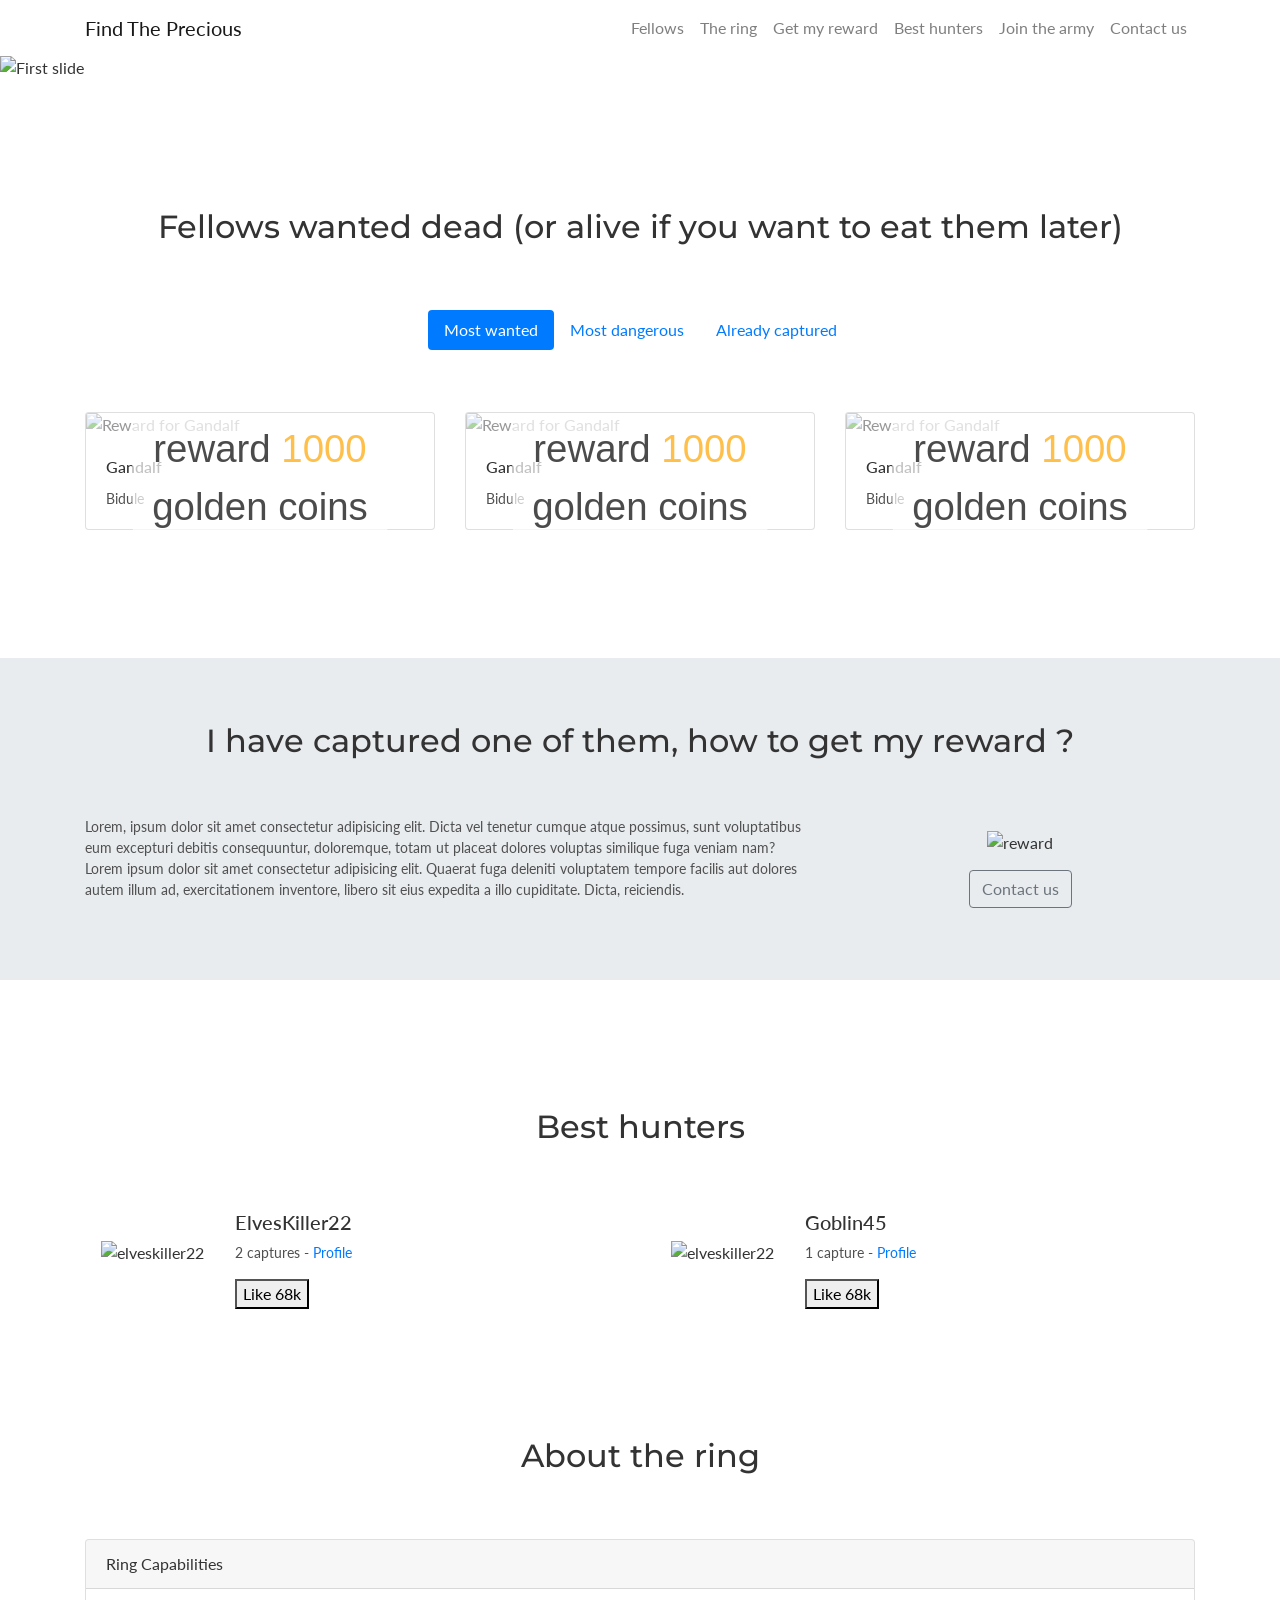
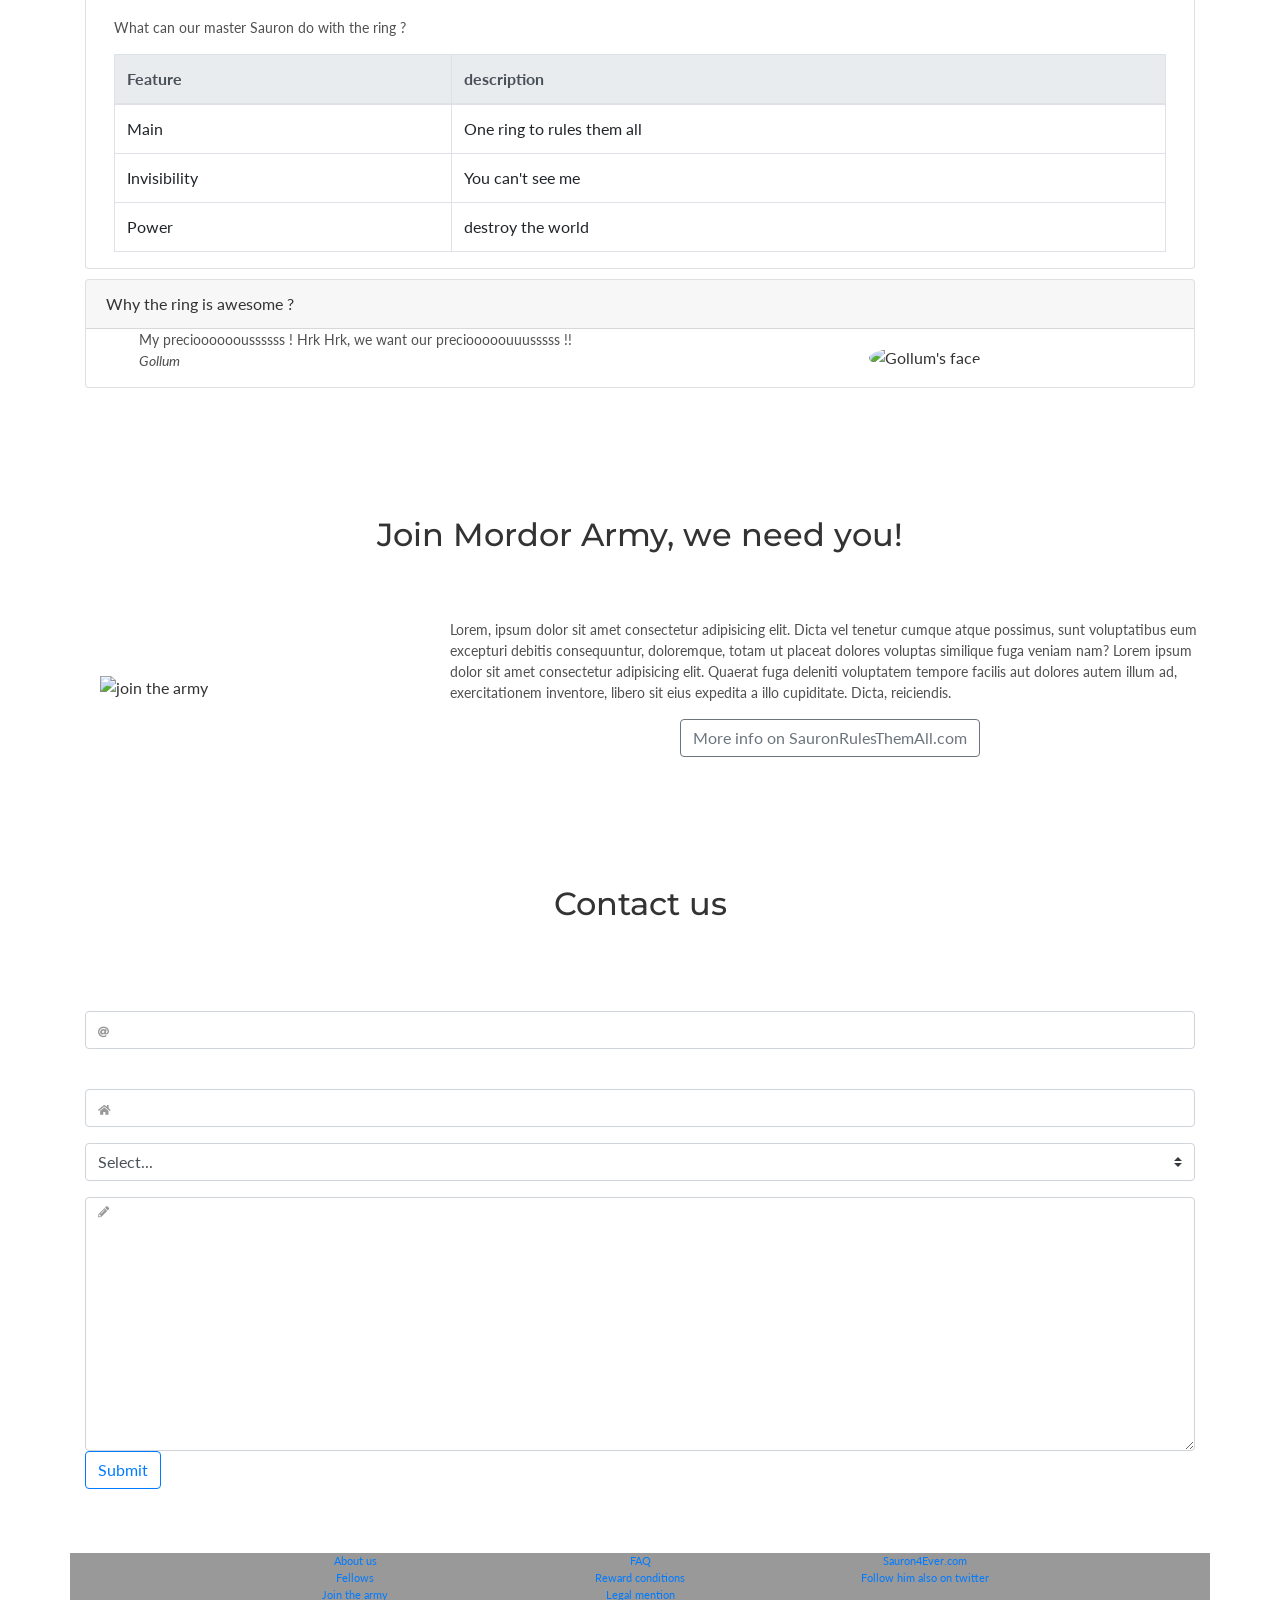
==== index.html @ 9bbd3adf "Presentation quête" ====
<!DOCTYPE html>
<html lang="en">

	<head>

		<meta charset="UTF-8"/>
		<meta name="description" content="findThePrecious website"/>
		<meta name="author" content="Moi"/>
		<meta name="viewport" content="width=device-width, intial-scale=1, shrik-to-fit=no"/>
		<title>findThePrecious</title>


		<!-- CSS Files
    ============================================================== -->
		<link rel="stylesheet" href="https://stackpath.bootstrapcdn.com/bootstrap/4.3.1/css/bootstrap.min.css" integrity="sha384-ggOyR0iXCbMQv3Xipma34MD+dH/1fQ784/j6cY/iJTQUOhcWr7x9JvoRxT2MZw1T" crossorigin="anonymous">
		<link rel="stylesheet" href="style.css">
    <link rel="stylesheet" href="https://use.fontawesome.com/releases/v5.7.2/css/all.css" integrity="sha384-fnmOCqbTlWIlj8LyTjo7mOUStjsKC4pOpQbqyi7RrhN7udi9RwhKkMHpvLbHG9Sr" crossorigin="anonymous">

	</head>

	<body>	
    
		<header>
			<h1>&nbsp;</h1>
      
      
		<!-- Menu!
    ============================================================== -->
      
      	<div class="nav-menu">
					<nav class="navbar navbar-expand-lg fixed-top navbar-menu navbar-light">
        		<div class="container">
            	<!-- Brand -->
 							<a class="navbar-brand" href="#">Find The Precious</a>
              
              <!-- Toggler/collapsibe Button -->
  						<button class="navbar-toggler navbar-button" type="button" data-toggle="collapse" data-target="#collapsibleNavbar">
   							<span class="navbar-toggler-icon"></span>
  						</button>
            	
              <!-- Navbar links -->
              
              <div class="collapse navbar-collapse justify-content-end" id="collapsibleNavbar">
            		<ul class="navbar-nav">
                	<li class="nav-item"><a class="nav-link" href="#fellows">Fellows</a></li>
                	<li class="nav-item"><a class="nav-link" href="#the_ring">The ring</a></li> 
                	<li class="nav-item"><a class="nav-link" href="#reward">Get my reward</a></li> 
                	<li class="nav-item"><a class="nav-link" href="#best_hunters">Best hunters</a></li>
                	<li class="nav-item"><a class="nav-link" href="#join_army">Join the army</a></li>
                	<li class="nav-item"><a class="nav-link" href="#contact_us">Contact us</a></li>
            		</ul>
              </div>
          	</div>
        	</nav>
        </div>
 
			<!-- Carousel
    ============================================================== -->

			<div id="carousel_find-the-precious" class="carousel slide" data-ride="carousel">
  			
    <!-- Indicators -->
        <ul class="carousel-indicators">
    			<li data-target="#carousel_find-the-precious" data-slide-to="0" class="active"></li>
    			<li data-target="#carousel_find-the-precious" data-slide-to="1"></li>
    			<li data-target="#carousel_find-the-precious" data-slide-to="2"></li>
  			</ul>
        
        
    <!-- Slideshow -->
        <div class="carousel-inner h-100">
    			<div class="carousel-item active">
      			<img class="d-block w-100 img_carousel" src="https://www.whats-on-netflix.com/wp-content/uploads/2018/07/is-the-lord-of-the-rings-trilogy-on-netflix-2018.jpg" alt="First slide">
            <div class="carousel-caption">
    					<h3>Dangerous fellowships try to destroy the ring</h3>
    					<p>Orcs, goblins, balrogs, protect your master Sauron !</p>
  					</div>
    			</div>
    			<div class="carousel-item">
      			<img class="d-block w-100 img_carousel" src="https://www.slashfilm.com/wp/wp-content/images/lord-of-the-rings-tv-show.jpg" alt="Second slide">
            <div class="carousel-caption">
    					<h3>Kill them all !</h3>
    					<p>Look at those faces. You don't want to see them anymore !</p>
  					</div>
    			</div>
    			<div class="carousel-item">
      			<img class="d-block w-100 img_carousel" src="https://s.aolcdn.com/hss/storage/midas/7d48de207b934a3e3a63e2aab34d2d09/205858706/lord_of_the_rings.jpg" alt="Third slide">
            <div class="carousel-caption">
    					<h3>Hurry up !</h3>
    					<p>They are coming. By foot, but they are coming !</p>
  					</div>
    			</div>
  			</div>
  			<a class="carousel-control-prev" href="#carousel_find-the-precious" role="button" data-slide="prev">
    			<span class="carousel-control-prev-icon" aria-hidden="true"></span>
    			<span class="sr-only">Previous</span>
  			</a>
  			<a class="carousel-control-next" href="#carousel_find-the-precious" role="button" data-slide="next">
    			<span class="carousel-control-next-icon" aria-hidden="true"></span>
    			<span class="sr-only">Next</span>
  			</a>
			</div>  
 
      
      
		</header>
            
		
              
           


   <!-- Fellows (partie 2)
    ============================================================== -->
   
    <section id="fellows">
        <h2>Fellows wanted dead (or alive if you want to eat them later)</h2>
            <ul class="nav nav-pills justify-content-center">
                <li><a class="nav-link nav-item active" data-filter=".wanted" href="#wanted">Most wanted</a></li>
                <li><a class="nav-link nav-item" data-filter=".dangerous" href="#dangerous">Most dangerous</a></li> 
                <li><a class="nav-link nav-item" data-filter=".captured" href="#captured">Already captured</a></li> 
            </ul>
            
            
            <div class="container">
           		<div class="row justify-content-center">
            		<div class="col-sm-6 col-md-4 gandalf_image" >
              		<div class="card  wanted">
                		<img class="card-img-top img_fellows h-100" src="http://images.innoveduc.fr/integration_gandalf.png" alt="Reward for Gandalf">
    									<div class="gandalf_text">Gandalf</div>
    									<div class="gandalf_reward">reward&nbsp;<span style="color:orange">1000</span> golden&nbsp;coins</div>
                		<div class="card-body">
                			<h4 class="card-title">Gandalf</h4>
                			<p class="card-text">Bidule</p>
                			
                		</div>
                	</div>
            		</div>
            		<div class="col-sm-6 col-md-4 gandalf_image" >
              		<div class="card  wanted">
                		<img class="card-img-top img_fellows h-100" src="http://images.innoveduc.fr/integration_gandalf.png" alt="Reward for Gandalf">
    									<div class="gandalf_text">Gandalf</div>
    									<div class="gandalf_reward">reward&nbsp;<span style="color:orange">1000</span> golden&nbsp;coins</div>
                		<div class="card-body">
                			<h4 class="card-title">Gandalf</h4>
                			<p class="card-text">Bidule</p>
                		</div>
                	</div>
                </div>
              
            		<div class="col-sm-6 col-md-4 gandalf_image" >
              		<div class="card  wanted">
                		<img class="card-img-top img_fellows h-100" src="http://images.innoveduc.fr/integration_gandalf.png" alt="Reward for Gandalf">
    									<div class="gandalf_text">Gandalf</div>
    									<div class="gandalf_reward">reward&nbsp;<span style="color:orange">1000</span> golden&nbsp;coins</div>
                		<div class="card-body">
                			<h4 class="card-title">Gandalf</h4>
                			<p class="card-text">Bidule</p>
                		</div>
                	</div>
                </div>
            	
              	
              </div>
          	</div>
    </section>

    
   <!-- Reward (partie 3)
    ============================================================== --> 
    <section id="reward">
    	<div class="jumbotron h-100 jumbotron-fluid">
  			<div class="container">
        	<h2>I have captured one of them, how to get my reward ?</h2>
        	
          <div class="row justify-content-center">
          	<div class="col-md-8 my-auto">
        			<p>Lorem, ipsum dolor sit amet consectetur adipisicing elit. Dicta vel tenetur cumque atque possimus, sunt voluptatibus eum excepturi debitis consequuntur, doloremque, totam ut placeat dolores voluptas similique fuga veniam nam? Lorem ipsum dolor sit amet consectetur adipisicing elit. Quaerat fuga deleniti voluptatem tempore facilis aut dolores autem illum ad, exercitationem inventore, libero sit eius expedita a illo cupiditate. Dicta, reiciendis.</p>
            </div>
        		<div class="col-md-4">
            	<div class="row d-flex justify-content-center">
        				<img src="https://via.placeholder.com/140" alt="reward"/>
              </div>
              <div class="row d-flex justify-content-center">
                <button type="button" class="btn btn-outline-secondary">Contact us</button>
              </div>
      			</div> 
        		
        	</div>
				</div>
      </div>  
    </section>

    
   <!-- Best Hunters (partie 4)
   ============================================================== --> 
    
    <section id="best_hunters">
        <h2>Best hunters</h2>
        
        <div class="container">
        	<div class="row justify-content-center">
          	<div class="media p-3">
            	<img src="https://via.placeholder.com/70" alt="elveskiller22"/>
            </div>
            <div class="media-body">
              <h3>ElvesKiller22</h3>
            	<p>2 captures - <a href="#">Profile</a></p>
            	<button type="button">Like 68k</button>
        		</div>
        	
          	<div class="media p-3">
            	<img src="https://via.placeholder.com/70" alt="elveskiller22"/>
            </div>
            <div class="media-body">
            	<h3>Goblin45</h3>
            	<p>1 capture - <a href="#">Profile</a></p>
            	<button type="button">Like 68k</button>
        		</div>
					</div>
        </div>
    </section>

    
   <!-- The Ring - Table (partie 5)
   ============================================================== --> 
    
    <section id="the_ring">
        <h2>About the ring</h2>
        
        <div class="container justify-content-center">
        	
        		<div class="card">
            	<div class="card-header">Ring Capabilities</div>
            		<p class="p-ring">What can our master Sauron do with the ring ?</p>
            		<table class="table table-bordered">
               		 <thead class="thead-light"> 
                			<tr>
                  		  	<th>Feature</th>
                    			<th>description</th>
               			 	</tr>
               			</thead>
                
              		  <tbody>
                			<tr>
                  		  	<td>Main</td>
                    			<td>One ring to rules them all</td>
                			</tr>
                			<tr>
                		    	<td>Invisibility</td>
                		    	<td>You can't see me</td>
                			</tr>
                			<tr>
                  		  	<td>Power</td>
                  		 	 	<td>destroy the world</td>
                			</tr>
                	 </tbody>
            		</table>
        			</div>
        		</div>
        
        <div class="container">
        	<div class="card">
          	<div class="card-header">Why the ring is awesome ?</div>
            <div class="row h-100">
            	<div class="col-6 d-flex justify-content-center align-self-center">
            	<p>My preciooooooussssss ! Hrk Hrk, we want our preciooooouuusssss !!<br><em>Gollum</em></p>
              </div>
              <div class="col-6 d-flex justify-content-center align-self-center">
            	<img class="img_gollum" src="https://via.placeholder.com/110" alt="Gollum's face"/>
            	</div>
        		</div>
        	</div>
        </div>
    </section>
    
    
   <!-- Join the Army - Table (partie 6)
   ============================================================== --> 
    
    <section id="join_army">
        <h2>Join Mordor Army, we need you!</h2>
        
        <div class="container h-100 justify-content-center">
        	<div class="row justify-content-center">
          	<div class="col-12 col-md-4 my-auto">
            	<img src="https://via.placeholder.com/140" alt="join the army"/> 
        			
            </div>
            <div class="col-12 col-md-8 my-auto">
            	<div class="row justify-content-center">
        				<p>Lorem, ipsum dolor sit amet consectetur adipisicing elit. Dicta vel tenetur cumque atque possimus, sunt voluptatibus eum excepturi debitis consequuntur, doloremque, totam ut placeat dolores voluptas similique fuga veniam nam? Lorem ipsum dolor sit amet consectetur adipisicing elit. Quaerat fuga deleniti voluptatem tempore facilis aut dolores autem illum ad, exercitationem inventore, libero sit eius expedita a illo cupiditate. Dicta, reiciendis.</p>
            	</div>
              <div class="row justify-content-center">
            		<button type="button" class="btn btn-outline-secondary justify-content-center">More info on SauronRulesThemAll.com</button>
              </div>  
        		</div>
        	</div>
        </div>  
        
    </section>

   
   
   <!-- Contact - Table (partie 7)
   ============================================================== --> 
   
    <section id="contact_us">
        <h2>Contact us</h2>
        
        <div class="container">
        	<form action="pas_encore.php" method="post">
						<fieldset class="form-group">
							<label for="email"></label>
							<input type="email" id="email"  name="email" class="useFAF form-control" placeholder="&#xf1fa;">
						</fieldset>
					
						<fieldset class="form-group">
							<label for="home"></label>
							<input type="text" id="home" name="home" class="useFAF form-control" placeholder="&#xf015;">
						</fieldset>
          
						<fieldset class="form-group">
							<select class="custom-select">
								<option selected>Select...</option>
                <option value="1">I have seen one of them</option>
								<option value="2">I want to join your army</option>
								<option value="3">I have captured one of them</option>
							</select>
						</fieldset>
            
						<fieldset class="form-text">
							<textarea rows="10" name="text" class="useFAF form-control" placeholder="&#xf303;" ></textarea>
						</fieldset>

						<button class="btn btn-outline-primary" type="submit">Submit</button>

					</form>
        </div>
        
    </section>

    
    
    <footer class="container">
        <div class="row justify-content-center align-self-center">
        	<ul class="col-3 li-footer">
            <li><a href="#">About us</a></li>
            <li><a href="#fellows">Fellows</a></li>
            <li><a href="#join_army">Join the army</a></li>
        	</ul>
        	<ul class="col-3 li-footer">
            <li><a href="#">FAQ</a></li> 
            <li><a href="#">Reward conditions</a></li>
            <li><a href="#">Legal mention</a></li>
        	</ul>
        	<ul class="col-3 li-footer">
            <li><a href="#">Sauron4Ever.com</a></li>
            <li><a href="#">Follow him also on twitter</a></li>
        	</ul>
        </div>
    </footer>
    
<script src="https://code.jquery.com/jquery-3.3.1.slim.min.js" integrity="sha384-q8i/X+965DzO0rT7abK41JStQIAqVgRVzpbzo5smXKp4YfRvH+8abtTE1Pi6jizo" crossorigin="anonymous"></script>
<script src="https://cdnjs.cloudflare.com/ajax/libs/popper.js/1.14.7/umd/popper.min.js" integrity="sha384-UO2eT0CpHqdSJQ6hJty5KVphtPhzWj9WO1clHTMGa3JDZwrnQq4sF86dIHNDz0W1" crossorigin="anonymous"></script>
<script src="https://stackpath.bootstrapcdn.com/bootstrap/4.3.1/js/bootstrap.min.js" integrity="sha384-JjSmVgyd0p3pXB1rRibZUAYoIIy6OrQ6VrjIEaFf/nJGzIxFDsf4x0xIM+B07jRM" crossorigin="anonymous"></script>
    
</body>
</html>
---- style.css ----
@import url(http://fonts.googleapis.com/css?family=Lato:100,300,400,700,900,100italic,300italic,400italic,700italic,900italic);
@import url(http://fonts.googleapis.com/css?family=Montserrat:400,700);


/* GENERAL
------------------------------ */

body {
	font-family: 'Lato', sans-serif;
	font-weight: 400; 
	color: #333333;
}

section {
	margin-top: 10%;
}

img{
	margin: 15px;
}

.card{
	margin-top: 10px;
}




/* TYPOGRAPHY
------------------------------ */

h1 {

}

h2 {
	font-family: 'Montserrat', sans-serif;
	text-align:center;
	margin-bottom: 5%;
	
}

h3 {
	font-family: 'Lato', sans-serif;
	font-size: 20px;
}

h4{
	font-family:'Lato', sans-serif;
	font-size: 1em;
}

.ring{
	background-color: #666;
	margin-top: 1%;
	margin-bottom:1%;
}



p{
	font-family: 'Lato', sans-serif;
	font-weight: 400; 
	color: #505050;
	font-size: 14px;
}

.useFAF::placeholder {
    font-family: "Font Awesome 5 Free" !important;
		font-weight:900;
		color:#999;
		font-size:0.7em
}

.p-ring{
	margin-left: 2.5%;
	margin-top: 2.5%;
}


li {
	list-style-type: none;
}

.navbar-button {
	background-color: white;
	border: solid 1px transparent;
	font-size: 14px;
	padding: 12px 22px;
	
}


.nav-menu {
	width: 100%;
	z-index: 1000;
	
}

.navbar-menu {
	background-color: white;
	background-image: none;
	opacity: 1;
	-webkit-transition: all 0.2s linear;
	-moz-transition: all 0.2s linear;
	-o-transition: all 0.2s linear;
	transition: all 0.2s linear;
}


	

.img_carousel{
	margin:0 0;
	height: auto;
	width:100%;
	overflow:hidden;
	
}



.nav-pills{
	margin-bottom: 4%;
}




.img_fellows {
	position:relative;
	opacity: 0.5;
	margin:0;
}

.gandalf_text {
	font-family: Arial,Helvetica Neue,Helvetica,sans-serif; 
	position: absolute;
	top: 40%;
	left: 50%;
	transform: translate(-50%, -50%);
	text-align: center;
	font-size: 4vw;
	color: white;
}

.gandalf_reward {
	font-family: Arial,Helvetica Neue,Helvetica,sans-serif; 
	position: absolute;
	top: 2%;
	left: 50%;
  
	transform: translate(-50%);
	border-radius: 15px;
	padding: 5px 20px;
	background-color: #ffffff;
	opacity: 0.7;
	text-align: center;
	font-size: 3vw;
	color: black;
}


/*---- Hover sur image ----*/

img:hover {
	opacity: 1;
}

.gandalf_image:hover .gandalf_reward {
	display: none;
}

.gandalf_image:hover .gandalf_text {
	font-size: 3vw;
	top: 60%;
}



.table {
	width:95%;
	margin-left: auto;
	margin-right: auto;
	border-radius: 10%;
}

.img_gollum{
	border-radius: 50%;
}

.form_layout{
	width: 95%
}

btn{
	margin: 2%;
}

footer{
	margin-top: 5%;
	background-color:#999;
}

.li-footer{
	font-family:'Lato', sans-serif;
	color: white;
	font-size: 0.7rem;
	text-align:center;
	
}
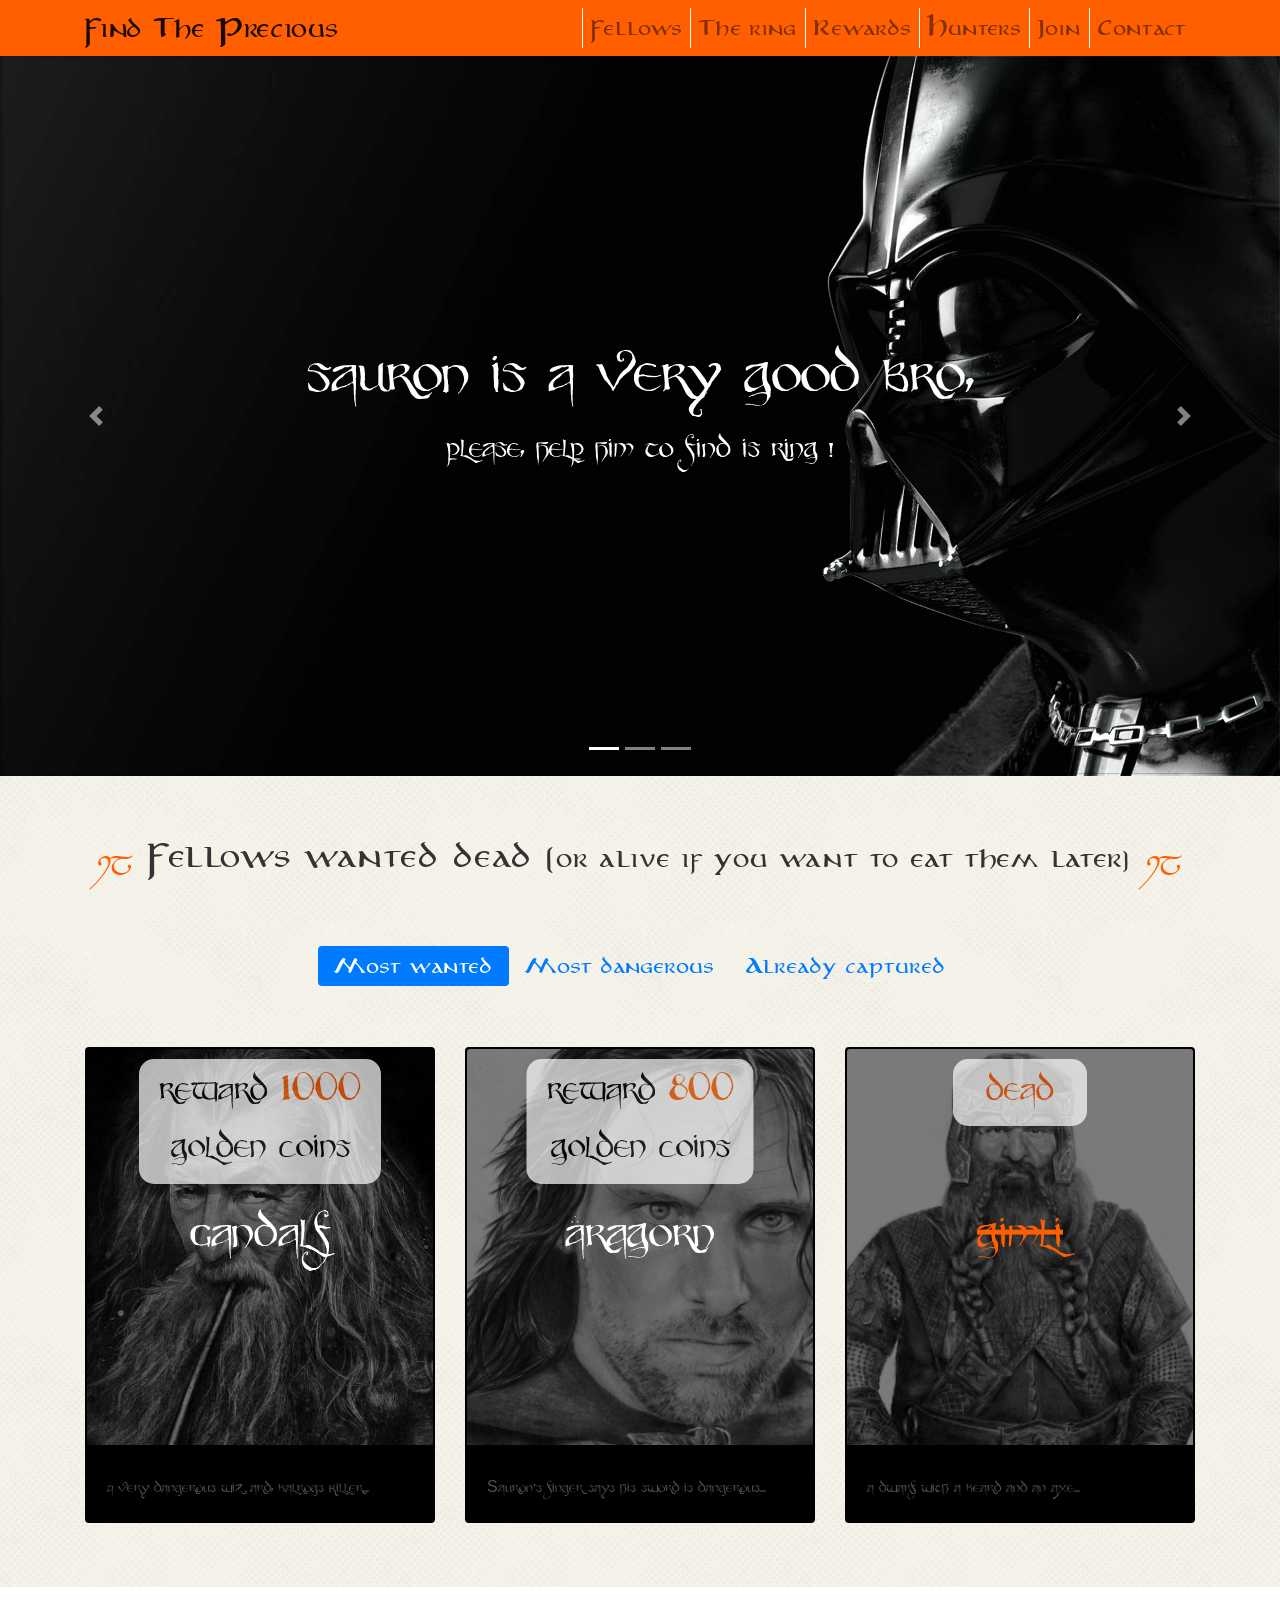
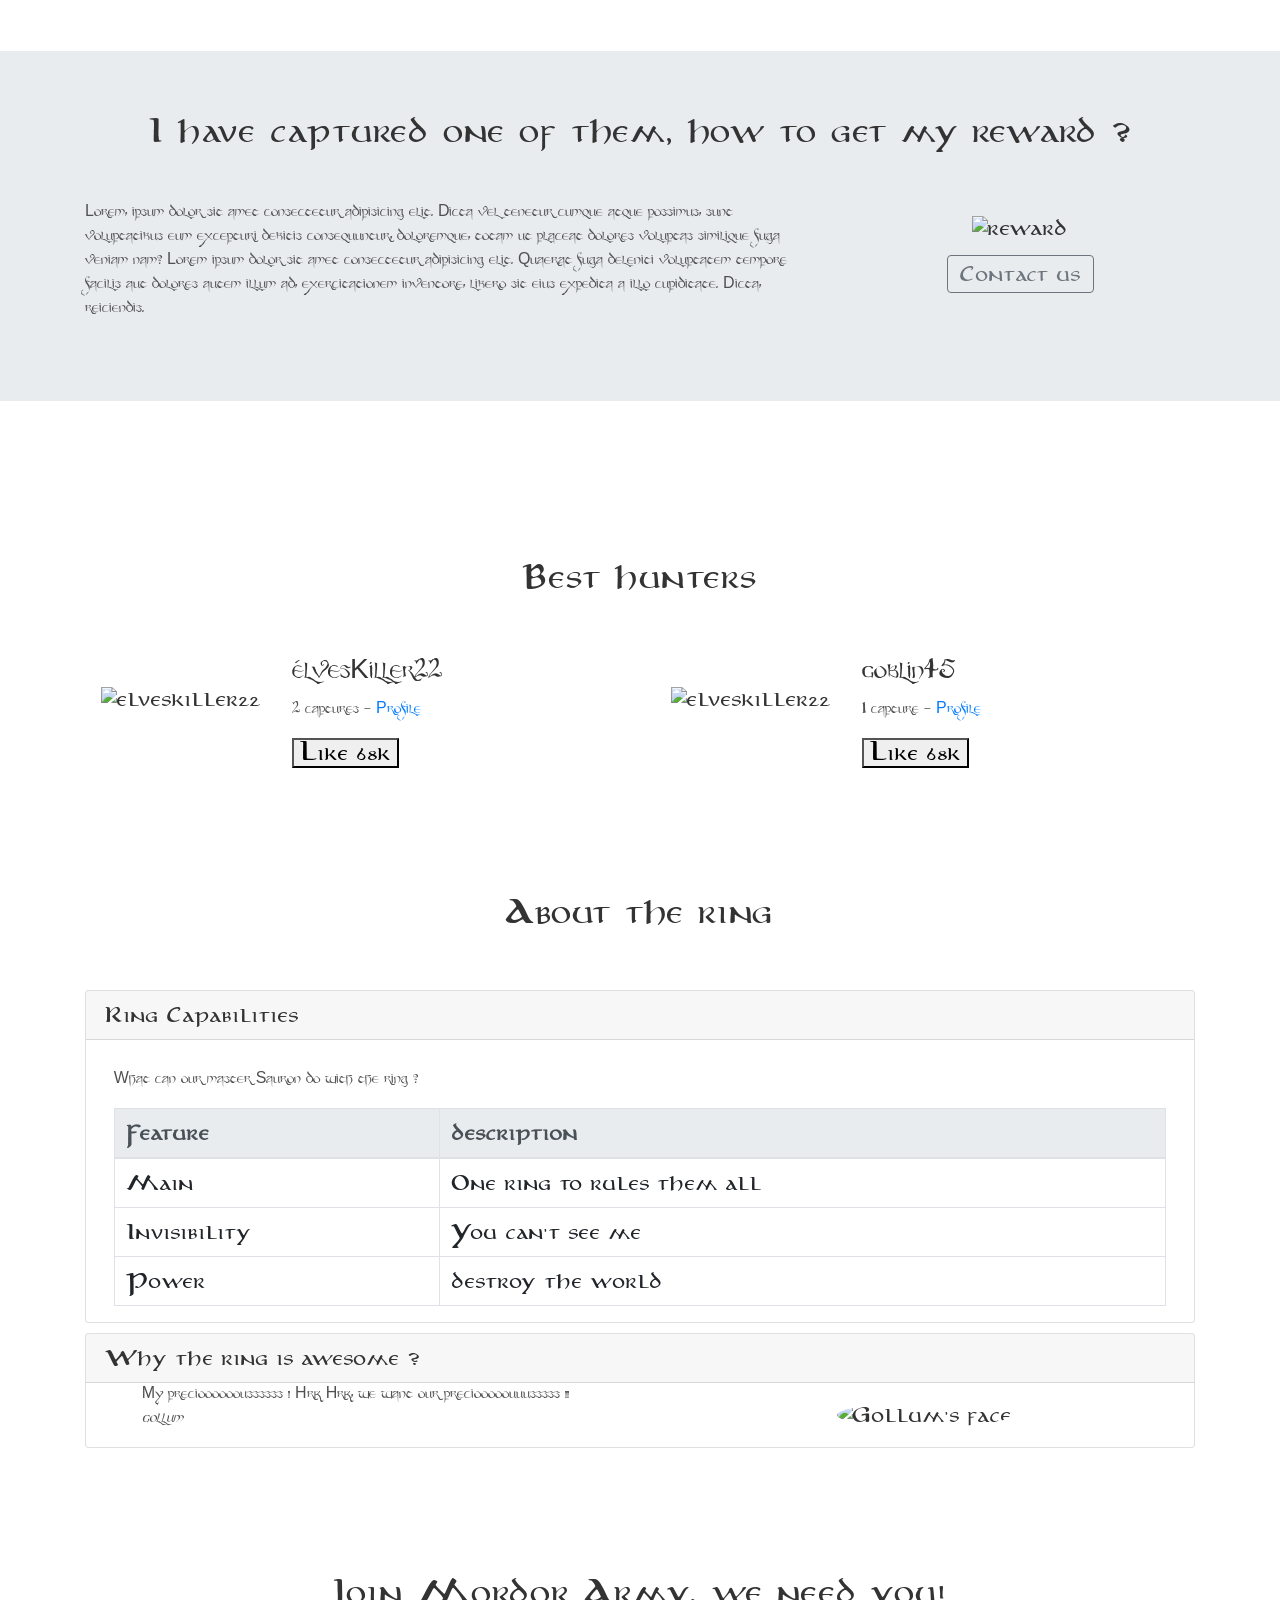
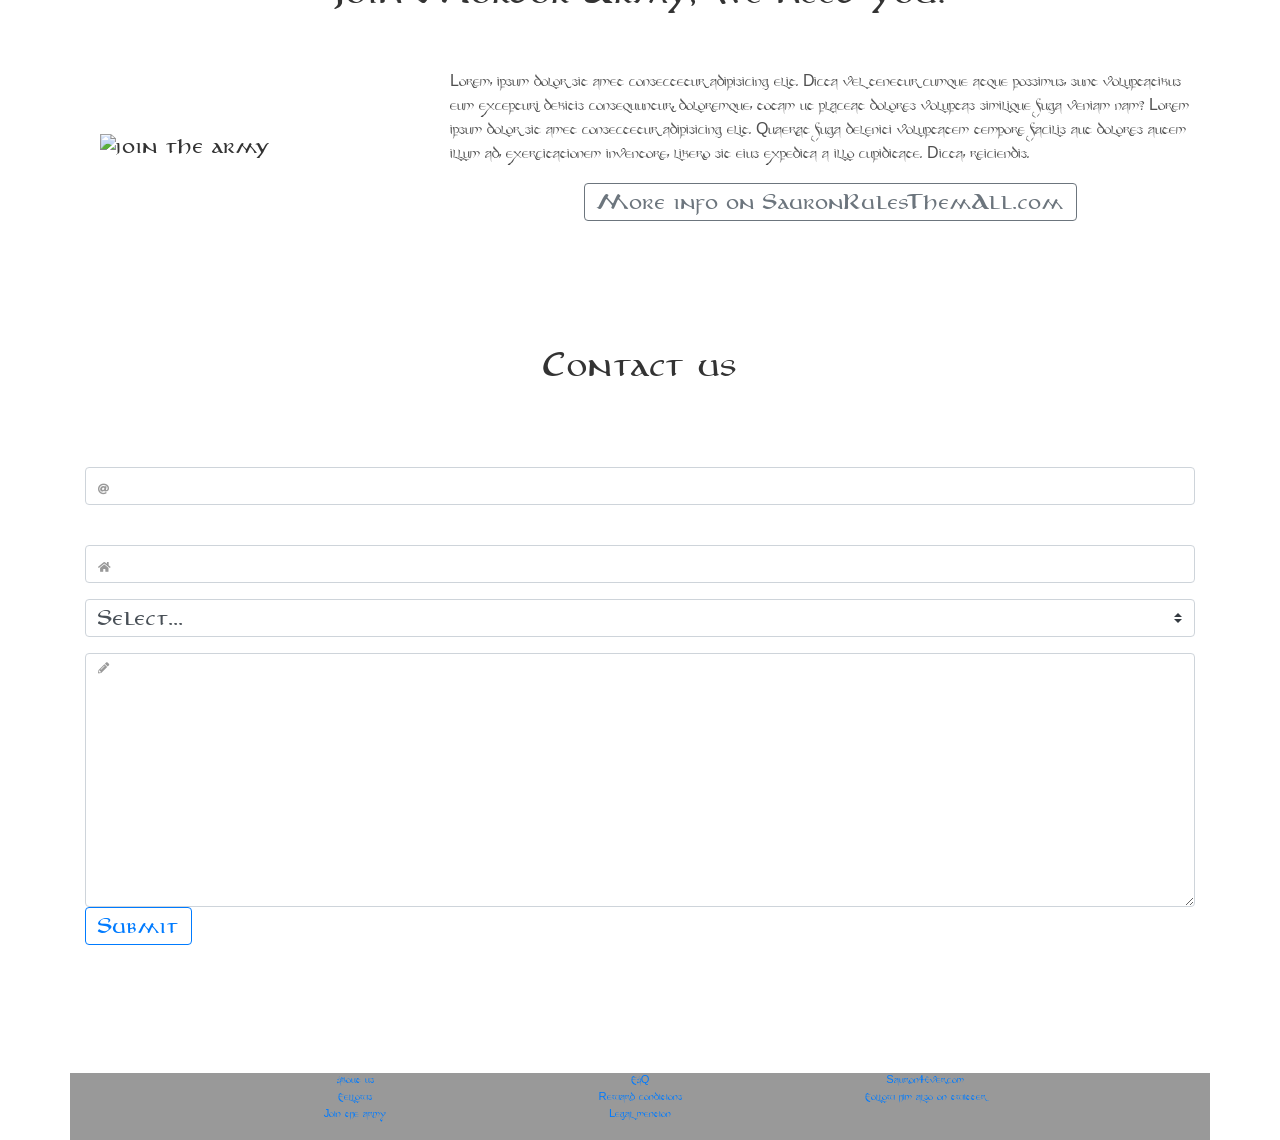
==== commit 3189b78e: "modif HTML et cSS et ajout fichiers Fonts et img" ====
--- a/index.html
+++ b/index.html
@@ -42,12 +42,12 @@
               
               <div class="collapse navbar-collapse justify-content-end" id="collapsibleNavbar">
             		<ul class="navbar-nav">
-                	<li class="nav-item"><a class="nav-link" href="#fellows">Fellows</a></li>
-                	<li class="nav-item"><a class="nav-link" href="#the_ring">The ring</a></li> 
-                	<li class="nav-item"><a class="nav-link" href="#reward">Get my reward</a></li> 
-                	<li class="nav-item"><a class="nav-link" href="#best_hunters">Best hunters</a></li>
-                	<li class="nav-item"><a class="nav-link" href="#join_army">Join the army</a></li>
-                	<li class="nav-item"><a class="nav-link" href="#contact_us">Contact us</a></li>
+                	<li class="nav-item li-menu"><a class="nav-link" href="#fellows">Fellows</a></li>
+                	<li class="nav-item li-menu"><a class="nav-link" href="#the_ring">The ring</a></li> 
+                	<li class="nav-item li-menu"><a class="nav-link" href="#reward">Rewards</a></li> 
+                	<li class="nav-item li-menu"><a class="nav-link" href="#best_hunters">Hunters</a></li>
+                	<li class="nav-item li-menu"><a class="nav-link" href="#join_army">Join</a></li>
+                	<li class="nav-item li-menu"><a class="nav-link" href="#contact_us">Contact</a></li>
             		</ul>
               </div>
           	</div>
@@ -70,24 +70,24 @@
     <!-- Slideshow -->
         <div class="carousel-inner h-100">
     			<div class="carousel-item active">
-      			<img class="d-block w-100 img_carousel" src="https://www.whats-on-netflix.com/wp-content/uploads/2018/07/is-the-lord-of-the-rings-trilogy-on-netflix-2018.jpg" alt="First slide">
+      			<img class="d-block w-100 img_carousel" src="img/dark_vador.jpg" alt="First slide">
             <div class="carousel-caption">
-    					<h3>Dangerous fellowships try to destroy the ring</h3>
-    					<p>Orcs, goblins, balrogs, protect your master Sauron !</p>
+    					<h3 class="carousel-text">sauron is a very good bro,</h3>
+    					<p class="carousel-p-texte">please, help him to find is ring !</p>
   					</div>
     			</div>
     			<div class="carousel-item">
       			<img class="d-block w-100 img_carousel" src="https://www.slashfilm.com/wp/wp-content/images/lord-of-the-rings-tv-show.jpg" alt="Second slide">
             <div class="carousel-caption">
-    					<h3>Kill them all !</h3>
-    					<p>Look at those faces. You don't want to see them anymore !</p>
+    					<h3 class="carousel-text">kill them all !</h3>
+    					<p class="carousel-p-texte">you don't want to see them anymore !</p>
   					</div>
     			</div>
     			<div class="carousel-item">
       			<img class="d-block w-100 img_carousel" src="https://s.aolcdn.com/hss/storage/midas/7d48de207b934a3e3a63e2aab34d2d09/205858706/lord_of_the_rings.jpg" alt="Third slide">
             <div class="carousel-caption">
-    					<h3>Hurry up !</h3>
-    					<p>They are coming. By foot, but they are coming !</p>
+    					<h3 class="carousel-text">hurry up !</h3>
+    					<p class="carousel-p-texte">They are coming. by foot, but they are coming !</p>
   					</div>
     			</div>
   			</div>
@@ -114,7 +114,7 @@
     ============================================================== -->
    
     <section id="fellows">
-        <h2>Fellows wanted dead (or alive if you want to eat them later)</h2>
+        <h2><span class="titre-decoration">ij</span>&nbsp;Fellows wanted dead (<small>or alive if you want to eat them later)</small>&nbsp;<span class="titre-decoration">ij</span></h2>
             <ul class="nav nav-pills justify-content-center">
                 <li><a class="nav-link nav-item active" data-filter=".wanted" href="#wanted">Most wanted</a></li>
                 <li><a class="nav-link nav-item" data-filter=".dangerous" href="#dangerous">Most dangerous</a></li> 
@@ -125,37 +125,37 @@
             <div class="container">
            		<div class="row justify-content-center">
             		<div class="col-sm-6 col-md-4 gandalf_image" >
-              		<div class="card  wanted">
-                		<img class="card-img-top img_fellows h-100" src="http://images.innoveduc.fr/integration_gandalf.png" alt="Reward for Gandalf">
+              		<div class="card card-fellows wanted">
+                		<img class="card-img-top img_fellows h-100" src="img/gandalf.png" alt="Reward for Gandalf">
     									<div class="gandalf_text">Gandalf</div>
-    									<div class="gandalf_reward">reward&nbsp;<span style="color:orange">1000</span> golden&nbsp;coins</div>
+    									<div class="gandalf_reward">reward&nbsp;<span style="color:#ff5f01">1000</span> golden&nbsp;coins</div>
                 		<div class="card-body">
-                			<h4 class="card-title">Gandalf</h4>
-                			<p class="card-text">Bidule</p>
+                			<h4 class="card-title"></h4>
+                			<p class="card-text">A very dangerous wizard, balrogs killer...</p>
                 			
                 		</div>
                 	</div>
             		</div>
             		<div class="col-sm-6 col-md-4 gandalf_image" >
-              		<div class="card  wanted">
-                		<img class="card-img-top img_fellows h-100" src="http://images.innoveduc.fr/integration_gandalf.png" alt="Reward for Gandalf">
-    									<div class="gandalf_text">Gandalf</div>
-    									<div class="gandalf_reward">reward&nbsp;<span style="color:orange">1000</span> golden&nbsp;coins</div>
+              		<div class="card card-fellows wanted">
+                		<img class="card-img-top img_fellows h-100" src="img/aragorn.png" alt="Reward for Gandalf">
+    									<div class="gandalf_text">Aragorn</div>
+    									<div class="gandalf_reward">reward&nbsp;<span style="color:#ff5f01">800</span> golden&nbsp;coins</div>
                 		<div class="card-body">
-                			<h4 class="card-title">Gandalf</h4>
-                			<p class="card-text">Bidule</p>
+                			<h4 class="card-title"></h4>
+                			<p class="card-text">Sauron's finger says his sword is dangerous...</p>
                 		</div>
                 	</div>
                 </div>
               
             		<div class="col-sm-6 col-md-4 gandalf_image" >
-              		<div class="card  wanted">
-                		<img class="card-img-top img_fellows h-100" src="http://images.innoveduc.fr/integration_gandalf.png" alt="Reward for Gandalf">
-    									<div class="gandalf_text">Gandalf</div>
-    									<div class="gandalf_reward">reward&nbsp;<span style="color:orange">1000</span> golden&nbsp;coins</div>
+              		<div class="card card-fellows wanted">
+                		<img class="card-img-top img_fellows h-100" src="img/gimli.png" alt="Reward for Gandalf">
+    									<div class="gandalf_text"><del>gimli</del></div>
+    									<div class="gandalf_reward">&nbsp;<span style="color:#ff5f01">dead</span>&nbsp;</div>
                 		<div class="card-body">
-                			<h4 class="card-title">Gandalf</h4>
-                			<p class="card-text">Bidule</p>
+                			<h4 class="card-title"></h4>
+                			<p class="card-text">a dwarf with a beard and an axe...</p>
                 		</div>
                 	</div>
                 </div>
--- a/style.css
+++ b/style.css
@@ -6,13 +6,14 @@
 ------------------------------ */
 
 body {
-	font-family: 'Lato', sans-serif;
+	font-family: 'Aniron', sans-serif;
 	font-weight: 400; 
 	color: #333333;
 }
 
 section {
-	margin-top: 10%;
+	padding-top: 5%;
+	padding-bottom: 5%;
 }
 
 img{
@@ -20,7 +21,16 @@
 }
 
 .card{
-	margin-top: 10px;
+	margin-top: 10px;	
+}
+
+#fellows{
+	background-image:url(img/bg_light.png);
+	background-repeat:repeat;
+}
+
+del{
+	color: #ff5f01;
 }
 
 
@@ -28,25 +38,40 @@
 
 /* TYPOGRAPHY
 ------------------------------ */
+@font-face{
+	font-family:'Aniron';
+	src: url("fonts/anirm___.ttf");
+}
+
+@font-face{
+	font-family:'Tengwar';
+	src: url("fonts/tngani.ttf");
+}
+
+@font-face{
+	font-family:'Party Business';
+	src: url("fonts/partybusiness.ttf");
+}
+
 
 h1 {
 
 }
 
 h2 {
-	font-family: 'Montserrat', sans-serif;
+	font-family: 'Aniron', sans-serif;
+	font-size: 1.6em;
 	text-align:center;
 	margin-bottom: 5%;
 	
 }
 
 h3 {
-	font-family: 'Lato', sans-serif;
-	font-size: 20px;
+	font-family: 'Party Business', sans-serif;
 }
 
 h4{
-	font-family:'Lato', sans-serif;
+	font-family:'Aniron', sans-serif;
 	font-size: 1em;
 }
 
@@ -59,10 +84,10 @@
 
 
 p{
-	font-family: 'Lato', sans-serif;
+	font-family: 'Party Business', sans-serif;
 	font-weight: 400; 
 	color: #505050;
-	font-size: 14px;
+	
 }
 
 .useFAF::placeholder {
@@ -77,10 +102,27 @@
 	margin-top: 2.5%;
 }
 
+.carousel-text{
+	font-size: 4em;
+}
+
+.carousel-p-texte {
+	font-size: 2em;
+	color: white;
+}
+
+
+.titre-decoration {
+	font-family: 'Tengwar', sans-serif;
+	font-size: 25px;
+	color:#ff5f01;
+}
 
 li {
 	list-style-type: none;
 }
+
+
 
 .navbar-button {
 	background-color: white;
@@ -94,17 +136,27 @@
 .nav-menu {
 	width: 100%;
 	z-index: 1000;
+	font-family: 'Aniron', sans-serif;
+	font-size: 1em;
+	color: white;
+	border-left: 1px solid white;
 	
 }
 
 .navbar-menu {
-	background-color: white;
-	background-image: none;
+	background-color: #ff5f01;
 	opacity: 1;
 	-webkit-transition: all 0.2s linear;
 	-moz-transition: all 0.2s linear;
 	-o-transition: all 0.2s linear;
-	transition: all 0.2s linear;
+	transition: all 0.2s linear;	
+}
+
+.li-menu {
+	font-family: 'Aniron', sans-serif;
+	font-size: 1em;
+	color: white;
+	border-left: 1px solid white;
 }
 
 
@@ -115,16 +167,23 @@
 	height: auto;
 	width:100%;
 	overflow:hidden;
-	
-}
-
+}
+
+.carousel-caption {
+	top: 50%;
+	transform: translateY(-50%);
+	bottom: initial;
+}
 
 
 .nav-pills{
 	margin-bottom: 4%;
 }
 
-
+.card-fellows{
+	background-color: black ;
+	border: 2px solid black;
+}
 
 
 .img_fellows {
@@ -134,7 +193,7 @@
 }
 
 .gandalf_text {
-	font-family: Arial,Helvetica Neue,Helvetica,sans-serif; 
+	font-family: 'Party Business',sans-serif; 
 	position: absolute;
 	top: 40%;
 	left: 50%;
@@ -145,11 +204,10 @@
 }
 
 .gandalf_reward {
-	font-family: Arial,Helvetica Neue,Helvetica,sans-serif; 
+	font-family: 'Party Business',sans-serif; 
 	position: absolute;
 	top: 2%;
 	left: 50%;
-  
 	transform: translate(-50%);
 	border-radius: 15px;
 	padding: 5px 20px;
@@ -203,7 +261,7 @@
 }
 
 .li-footer{
-	font-family:'Lato', sans-serif;
+	font-family:'Party Business', sans-serif;
 	color: white;
 	font-size: 0.7rem;
 	text-align:center;
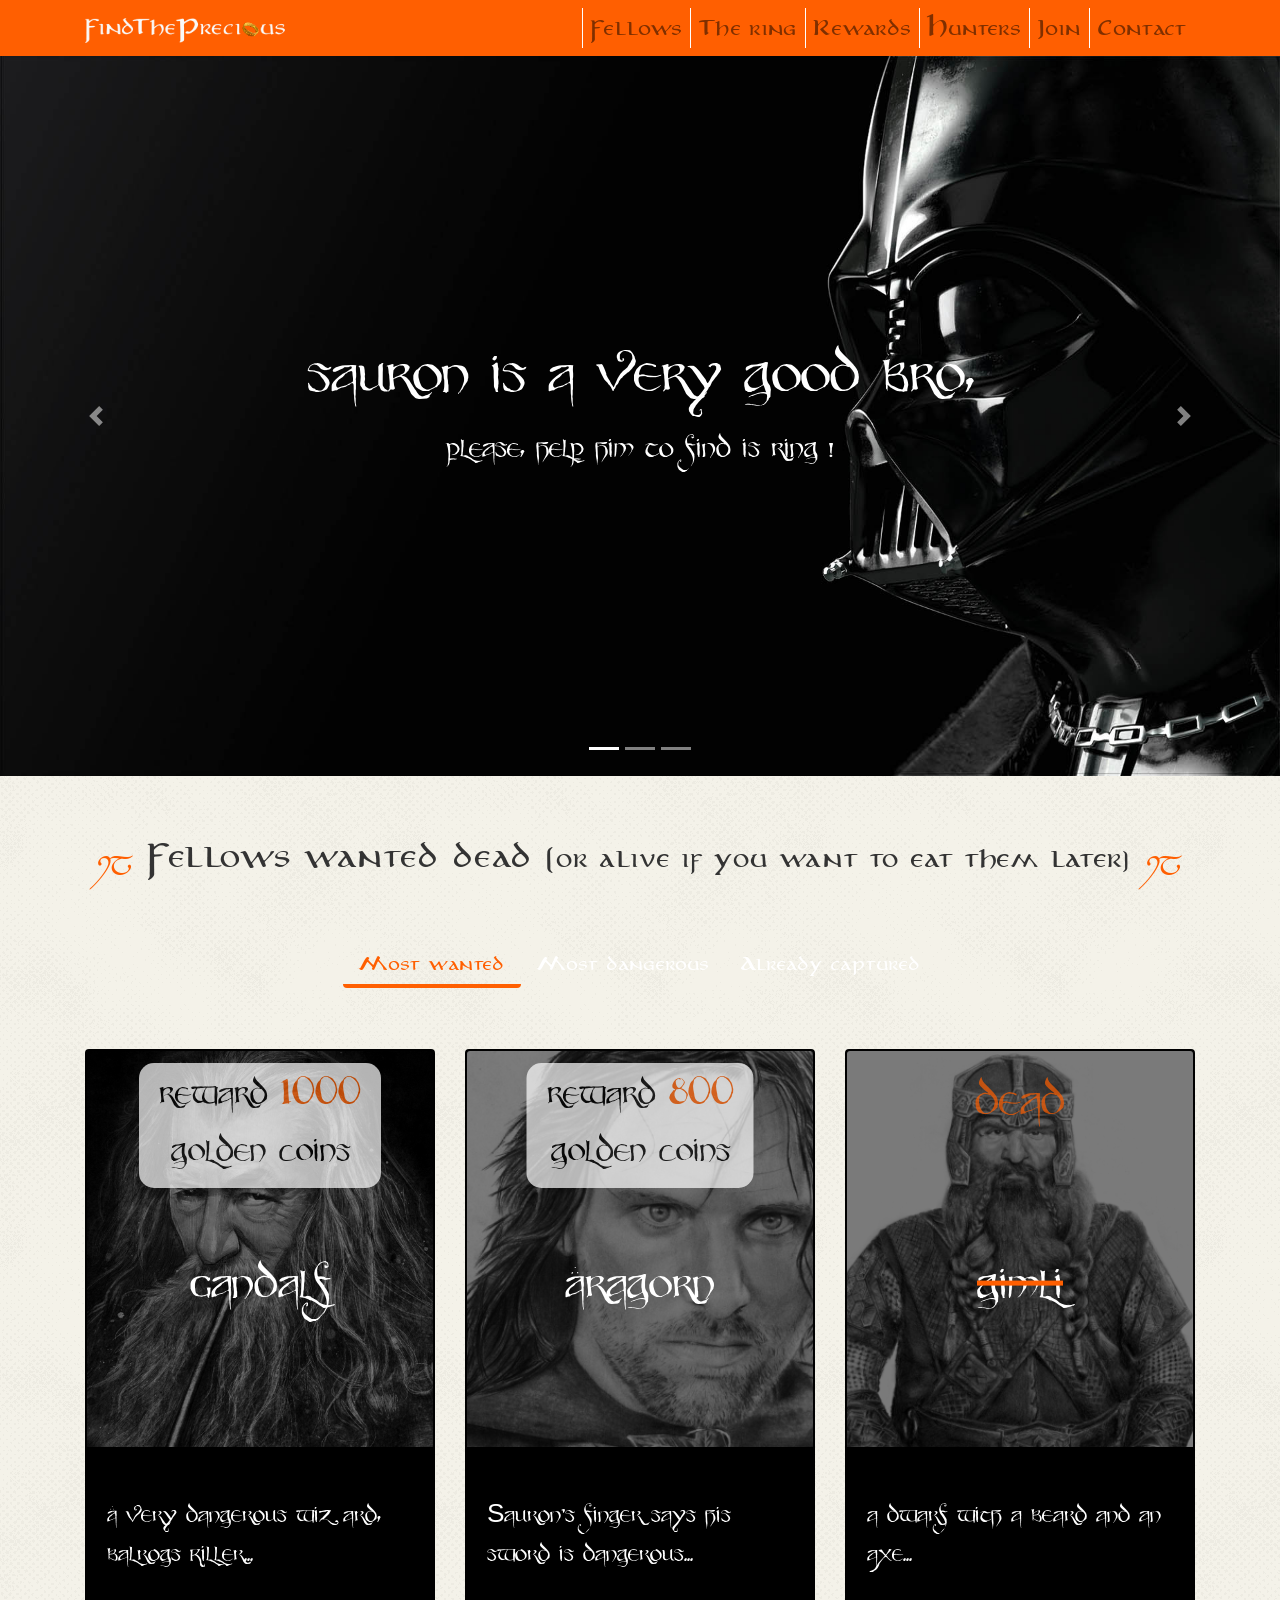
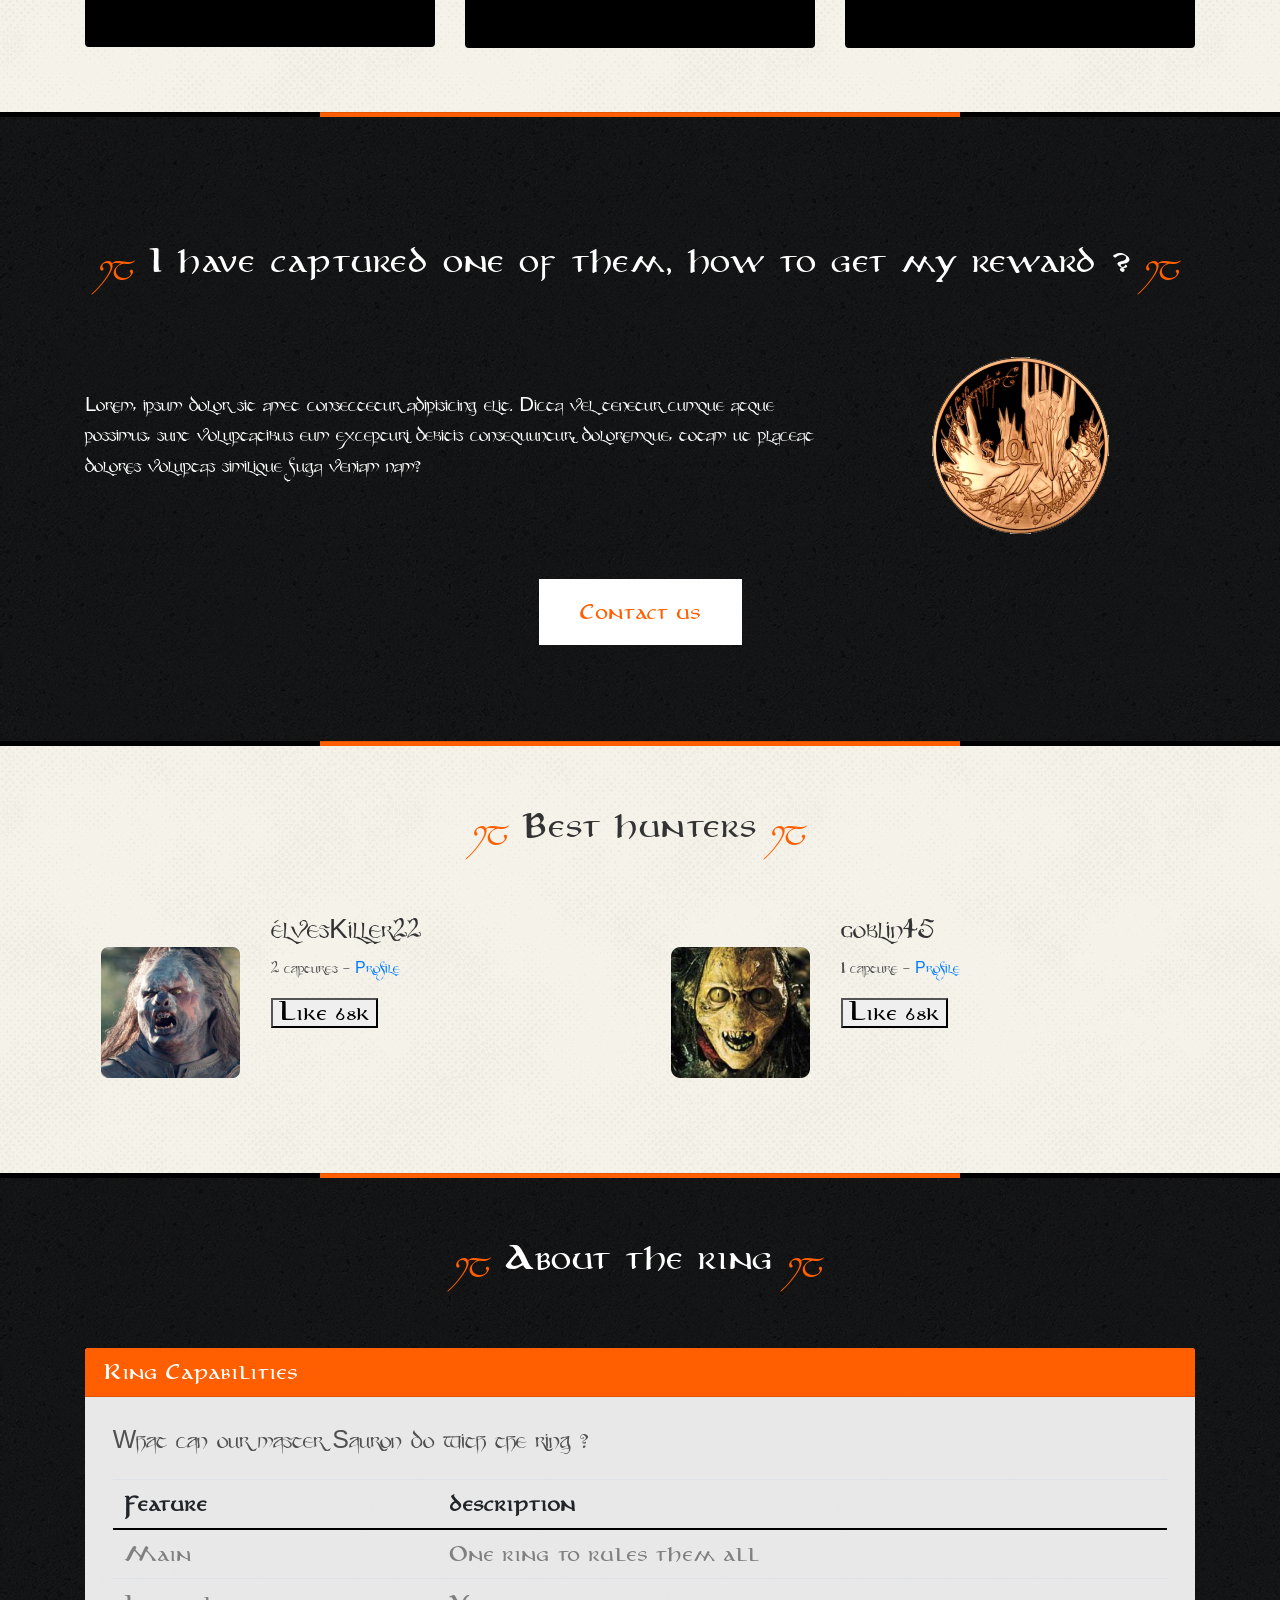
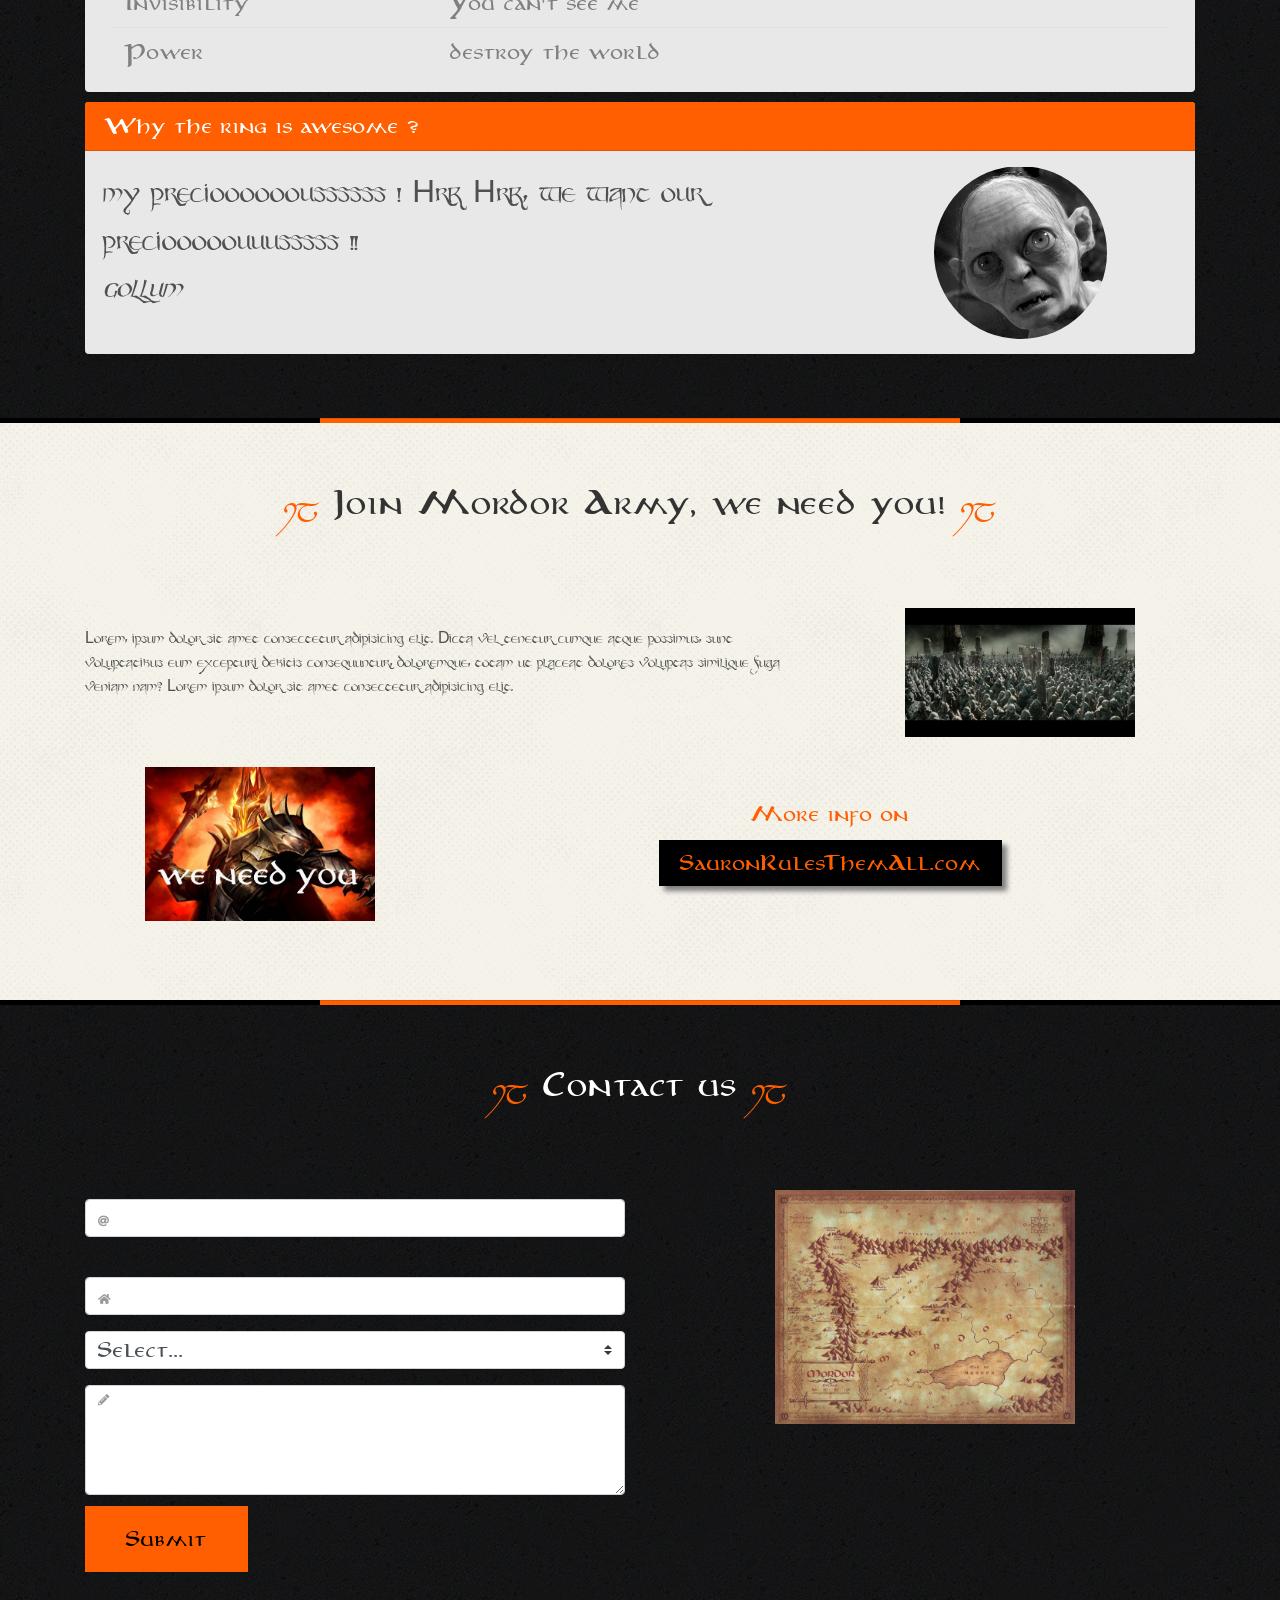
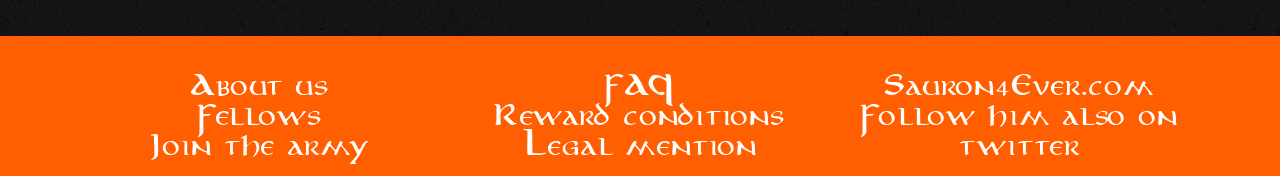
==== commit 06affc8b: "Ajout d'image à img/ et corrections HTML et CSS)" ====
--- a/index.html
+++ b/index.html
@@ -31,7 +31,9 @@
 					<nav class="navbar navbar-expand-lg fixed-top navbar-menu navbar-light">
         		<div class="container">
             	<!-- Brand -->
- 							<a class="navbar-brand" href="#">Find The Precious</a>
+ 							<a class="navbar-brand" href="#">
+                <img class="img-logo" src="img/logo.png" alt="logo"/>      
+              </a>
               
               <!-- Toggler/collapsibe Button -->
   						<button class="navbar-toggler navbar-button" type="button" data-toggle="collapse" data-target="#collapsibleNavbar">
@@ -130,10 +132,10 @@
     									<div class="gandalf_text">Gandalf</div>
     									<div class="gandalf_reward">reward&nbsp;<span style="color:#ff5f01">1000</span> golden&nbsp;coins</div>
                 		<div class="card-body">
-                			<h4 class="card-title"></h4>
+                			<h4 class="card-title">&nbsp;</h4>
                 			<p class="card-text">A very dangerous wizard, balrogs killer...</p>
-                			
                 		</div>
+                    <div class="card-footer">&nbsp;</div>
                 	</div>
             		</div>
             		<div class="col-sm-6 col-md-4 gandalf_image" >
@@ -142,21 +144,23 @@
     									<div class="gandalf_text">Aragorn</div>
     									<div class="gandalf_reward">reward&nbsp;<span style="color:#ff5f01">800</span> golden&nbsp;coins</div>
                 		<div class="card-body">
-                			<h4 class="card-title"></h4>
+                			<h4 class="card-title">&nbsp;</h4>
                 			<p class="card-text">Sauron's finger says his sword is dangerous...</p>
                 		</div>
+                    <div class="card-footer">&nbsp;</div>
                 	</div>
                 </div>
               
             		<div class="col-sm-6 col-md-4 gandalf_image" >
               		<div class="card card-fellows wanted">
                 		<img class="card-img-top img_fellows h-100" src="img/gimli.png" alt="Reward for Gandalf">
-    									<div class="gandalf_text"><del>gimli</del></div>
-    									<div class="gandalf_reward">&nbsp;<span style="color:#ff5f01">dead</span>&nbsp;</div>
+    									<div class="dead_text">gimli</div>
+    									<div class="dead_reward">&nbsp;<span style="color:#ff5f01">dead</span>&nbsp;</div>
                 		<div class="card-body">
-                			<h4 class="card-title"></h4>
+                			<h4 class="card-title">&nbsp;</h4>
                 			<p class="card-text">a dwarf with a beard and an axe...</p>
                 		</div>
+                    <div class="card-footer">&nbsp;</div>
                 	</div>
                 </div>
             	
@@ -167,41 +171,56 @@
 
     
    <!-- Reward (partie 3)
-    ============================================================== --> 
+    ==============================================================
+     -->
+    <div class="row no-gutters">
+      <div class="col-3" style="background-color: black"></div>
+      <div class="col-6">
+        <hr class="text-center"></div>
+      <div class="col-3" style="background-color: black"></div>
+    </div>
+
     <section id="reward">
-    	<div class="jumbotron h-100 jumbotron-fluid">
+
+    	<div class="jumbotron">
   			<div class="container">
-        	<h2>I have captured one of them, how to get my reward ?</h2>
+        	<h2 class="h2-reward"><span class="titre-decoration">ij</span>&nbsp;I have captured one of them, how to get my reward ?&nbsp;<span class="titre-decoration">ij</span></h2>
         	
           <div class="row justify-content-center">
           	<div class="col-md-8 my-auto">
-        			<p>Lorem, ipsum dolor sit amet consectetur adipisicing elit. Dicta vel tenetur cumque atque possimus, sunt voluptatibus eum excepturi debitis consequuntur, doloremque, totam ut placeat dolores voluptas similique fuga veniam nam? Lorem ipsum dolor sit amet consectetur adipisicing elit. Quaerat fuga deleniti voluptatem tempore facilis aut dolores autem illum ad, exercitationem inventore, libero sit eius expedita a illo cupiditate. Dicta, reiciendis.</p>
+        			<p class="p-reward">Lorem, ipsum dolor sit amet consectetur adipisicing elit. Dicta vel tenetur cumque atque possimus, sunt voluptatibus eum excepturi debitis consequuntur, doloremque, totam ut placeat dolores voluptas similique fuga veniam nam?</p>
             </div>
         		<div class="col-md-4">
             	<div class="row d-flex justify-content-center">
-        				<img src="https://via.placeholder.com/140" alt="reward"/>
+        				<img src="img/coin_sauron.png" alt="reward"/>
               </div>
-              <div class="row d-flex justify-content-center">
-                <button type="button" class="btn btn-outline-secondary">Contact us</button>
-              </div>
-      			</div> 
-        		
+            </div>
+            <div class="row d-flex justify-content-center">
+                <button type="button" class="btn btn-reward">Contact us</button>
+            </div>	
         	</div>
 				</div>
       </div>  
     </section>
 
+    <div class="row no-gutters">
+      <div class="col-3" style="background-color: black"></div>
+      <div class="col-6">
+        <hr class="text-center"></div>
+      <div class="col-3" style="background-color: black"></div>
+    </div>
+
     
    <!-- Best Hunters (partie 4)
    ============================================================== --> 
     
     <section id="best_hunters">
-        <h2>Best hunters</h2>
+        <h2><span class="titre-decoration">ij</span>&nbsp;Best hunters&nbsp;<span class="titre-decoration">ij</span></h2>
         
         <div class="container">
         	<div class="row justify-content-center">
           	<div class="media p-3">
-            	<img src="https://via.placeholder.com/70" alt="elveskiller22"/>
+            	<img src="img/hunter1.png" alt="elveskiller22"/>
             </div>
             <div class="media-body">
               <h3>ElvesKiller22</h3>
@@ -210,7 +229,7 @@
         		</div>
         	
           	<div class="media p-3">
-            	<img src="https://via.placeholder.com/70" alt="elveskiller22"/>
+            	<img src="img/hunter2.png" alt="Goblin45"/>
             </div>
             <div class="media-body">
             	<h3>Goblin45</h3>
@@ -224,17 +243,24 @@
     
    <!-- The Ring - Table (partie 5)
    ============================================================== --> 
+
+    <div class="row no-gutters">
+      <div class="col-3" style="background-color: black"></div>
+      <div class="col-6">
+        <hr class="text-center"></div>
+      <div class="col-3" style="background-color: black"></div>
+    </div>
     
     <section id="the_ring">
-        <h2>About the ring</h2>
+        <h2 class="h2-reward"><span class="titre-decoration">ij</span>&nbsp;About the ring&nbsp;<span class="titre-decoration">ij</span></h2>
         
         <div class="container justify-content-center">
         	
-        		<div class="card">
+        		<div class="card card-ring">
             	<div class="card-header">Ring Capabilities</div>
             		<p class="p-ring">What can our master Sauron do with the ring ?</p>
-            		<table class="table table-bordered">
-               		 <thead class="thead-light"> 
+            		<table class="table">
+               		 <thead> 
                 			<tr>
                   		  	<th>Feature</th>
                     			<th>description</th>
@@ -260,41 +286,56 @@
         		</div>
         
         <div class="container">
-        	<div class="card">
+        	<div class="card card-ring">
           	<div class="card-header">Why the ring is awesome ?</div>
             <div class="row h-100">
-            	<div class="col-6 d-flex justify-content-center align-self-center">
-            	<p>My preciooooooussssss ! Hrk Hrk, we want our preciooooouuusssss !!<br><em>Gollum</em></p>
+            	<div class="col-8 d-flex justify-content-center align-self-center">
+            	<p class="p-gollum">my preciooooooussssss ! Hrk Hrk, we want our preciooooouuusssss !!<br><em>Gollum</em></p>
               </div>
-              <div class="col-6 d-flex justify-content-center align-self-center">
-            	<img class="img_gollum" src="https://via.placeholder.com/110" alt="Gollum's face"/>
+              <div class="col-4 d-flex justify-content-center align-self-center">
+            	<img class="img_gollum" src="img/gollum.png" alt="Gollum's face"/>
             	</div>
         		</div>
         	</div>
         </div>
     </section>
+
+    <div class="row no-gutters">
+      <div class="col-3" style="background-color: black"></div>
+      <div class="col-6">
+        <hr class="text-center"></div>
+      <div class="col-3" style="background-color: black"></div>
+    </div>
     
     
    <!-- Join the Army - Table (partie 6)
    ============================================================== --> 
     
     <section id="join_army">
-        <h2>Join Mordor Army, we need you!</h2>
-        
-        <div class="container h-100 justify-content-center">
+        <h2><span class="titre-decoration">ij</span>&nbsp;Join Mordor Army, we need you!&nbsp;<span class="titre-decoration">ij</span></h2>
+        
+        <div class="container h-100">
         	<div class="row justify-content-center">
-          	<div class="col-12 col-md-4 my-auto">
-            	<img src="https://via.placeholder.com/140" alt="join the army"/> 
-        			
-            </div>
-            <div class="col-12 col-md-8 my-auto">
-            	<div class="row justify-content-center">
-        				<p>Lorem, ipsum dolor sit amet consectetur adipisicing elit. Dicta vel tenetur cumque atque possimus, sunt voluptatibus eum excepturi debitis consequuntur, doloremque, totam ut placeat dolores voluptas similique fuga veniam nam? Lorem ipsum dolor sit amet consectetur adipisicing elit. Quaerat fuga deleniti voluptatem tempore facilis aut dolores autem illum ad, exercitationem inventore, libero sit eius expedita a illo cupiditate. Dicta, reiciendis.</p>
-            	</div>
-              <div class="row justify-content-center">
-            		<button type="button" class="btn btn-outline-secondary justify-content-center">More info on SauronRulesThemAll.com</button>
-              </div>  
-        		</div>
+          	<div class="col-12 col-md-8 justify-content-center my-auto">
+                <p>Lorem, ipsum dolor sit amet consectetur adipisicing elit. Dicta vel tenetur cumque atque possimus, sunt voluptatibus eum excepturi debitis consequuntur, doloremque, totam ut placeat dolores voluptas similique fuga veniam nam? Lorem ipsum dolor sit amet consectetur adipisicing elit.</p>
+            </div>
+            <div class="col-12 col-md-4 text-center">
+            	<img class="img-army" src="img/army.png" alt="join the army"/> 
+            </div>
+          </div>
+        </div> 
+
+        <div class="container h-100">
+          <div class="row justify-content-center">
+            <div class="col-12 col-md-4 text-center">
+              <img class="img-army" src="img/weneedyou-1.png" alt="We need you"/> 
+            </div> 
+            <div class="col-12 col-md-8 justify-content-center my-auto">
+              <div class="p-army-info text-center">More info on</div>
+              <div class="text-center">
+              <button type="button" class="btn army-button justify-content-center">SauronRulesThemAll.com</button>
+              </div>
+            </div>
         	</div>
         </div>  
         
@@ -304,61 +345,76 @@
    
    <!-- Contact - Table (partie 7)
    ============================================================== --> 
+
+    <div class="row no-gutters">
+      <div class="col-3" style="background-color: black"></div>
+      <div class="col-6">
+        <hr class="text-center"></div>
+      <div class="col-3" style="background-color: black"></div>
+    </div>
    
     <section id="contact_us">
-        <h2>Contact us</h2>
+        <h2 class="h2-reward"><span class="titre-decoration">ij</span>&nbsp;Contact us&nbsp;<span class="titre-decoration">ij</span></h2>
         
         <div class="container">
-        	<form action="pas_encore.php" method="post">
-						<fieldset class="form-group">
-							<label for="email"></label>
-							<input type="email" id="email"  name="email" class="useFAF form-control" placeholder="&#xf1fa;">
-						</fieldset>
+          <div class="row">
+            <div class="col-md-12 col-lg-6">
+        	    <form action="mailer.php" method="post">
+						    <fieldset class="form-group">
+							    <label for="email"></label>
+							    <input type="email" id="email"  name="email" class="useFAF form-control" placeholder="&#xf1fa;">
+						    </fieldset>
 					
-						<fieldset class="form-group">
-							<label for="home"></label>
-							<input type="text" id="home" name="home" class="useFAF form-control" placeholder="&#xf015;">
-						</fieldset>
+						    <fieldset class="form-group">
+							    <label for="home"></label>
+							    <input type="text" id="home" name="home" class="useFAF form-control" placeholder="&#xf015;">
+						    </fieldset>
           
-						<fieldset class="form-group">
-							<select class="custom-select">
-								<option selected>Select...</option>
-                <option value="1">I have seen one of them</option>
-								<option value="2">I want to join your army</option>
-								<option value="3">I have captured one of them</option>
-							</select>
-						</fieldset>
+						    <fieldset class="form-group">
+							    <select class="custom-select">
+							  	  <option selected>Select...</option>
+                    <option value="1">I have seen one of them</option>
+								    <option value="2">I want to join your army</option>
+							    	<option value="3">I have captured one of them</option>
+							    </select>
+						    </fieldset>
             
-						<fieldset class="form-text">
-							<textarea rows="10" name="text" class="useFAF form-control" placeholder="&#xf303;" ></textarea>
-						</fieldset>
-
-						<button class="btn btn-outline-primary" type="submit">Submit</button>
-
-					</form>
+						    <fieldset class="form-text">
+							    <textarea rows="4" name="text" class="useFAF form-control" placeholder="&#xf303;" ></textarea>
+						    </fieldset>
+
+						    <button class="btn contact-button" type="submit">Submit</button>
+					    </form>
+            </div>
+            <div class="col-md-12 col-lg-6 text-center">
+              <img class="img-map" src="img/map.png" alt="map">
+            </div>
+          </div>
         </div>
         
     </section>
 
     
     
-    <footer class="container">
+    <footer>
+      <div class="container">
         <div class="row justify-content-center align-self-center">
-        	<ul class="col-3 li-footer">
+        	<ul class="col col-md-4 li-footer text-center">
             <li><a href="#">About us</a></li>
             <li><a href="#fellows">Fellows</a></li>
             <li><a href="#join_army">Join the army</a></li>
         	</ul>
-        	<ul class="col-3 li-footer">
+        	<ul class="col col-md-4 li-footer text-center">
             <li><a href="#">FAQ</a></li> 
             <li><a href="#">Reward conditions</a></li>
             <li><a href="#">Legal mention</a></li>
         	</ul>
-        	<ul class="col-3 li-footer">
+        	<ul class="col col-md-4 li-footer text-center">
             <li><a href="#">Sauron4Ever.com</a></li>
             <li><a href="#">Follow him also on twitter</a></li>
         	</ul>
         </div>
+      </div>
     </footer>
     
 <script src="https://code.jquery.com/jquery-3.3.1.slim.min.js" integrity="sha384-q8i/X+965DzO0rT7abK41JStQIAqVgRVzpbzo5smXKp4YfRvH+8abtTE1Pi6jizo" crossorigin="anonymous"></script>
--- a/style.css
+++ b/style.css
@@ -29,9 +29,41 @@
 	background-repeat:repeat;
 }
 
-del{
+
+#reward{
+	background-image: url(img/bg_dark.png);
+	background-repeat: repeat;
+}
+
+#best_hunters{
+	background-image:url(img/bg_light.png);
+	background-repeat:repeat;
+}
+
+#the_ring{
+	background-image:url(img/bg_dark.png);
+	background-repeat:repeat;
+}
+
+#join_army{
+	background-image:url(img/bg_light.png);
+	background-repeat:repeat;
+}
+
+#contact_us{
+	background-image:url(img/bg_dark.png);
+	background-repeat:repeat;
+}
+
+hr{
+	height: 4px;
+	width: 100%;
 	color: #ff5f01;
-}
+	background-color: #ff5f01;
+	margin-top: 0px;
+	margin-bottom: 0px;
+}
+
 
 
 
@@ -100,6 +132,7 @@
 .p-ring{
 	margin-left: 2.5%;
 	margin-top: 2.5%;
+	font-size: calc(0.7vw + 16px);
 }
 
 .carousel-text{
@@ -124,8 +157,13 @@
 
 
 
+.img-logo{
+	max-width: 200px;
+	margin: 0px;
+}
+
 .navbar-button {
-	background-color: white;
+	background-color: transparent;
 	border: solid 1px transparent;
 	font-size: 14px;
 	padding: 12px 22px;
@@ -140,6 +178,7 @@
 	font-size: 1em;
 	color: white;
 	border-left: 1px solid white;
+	position: fixed;
 	
 }
 
@@ -177,12 +216,35 @@
 
 
 .nav-pills{
+	font-family: 'Aniron', sans-serif;
+	font-size: 0.9em;
+	color: grey;
+	background-color: transparent;
 	margin-bottom: 4%;
+}
+
+.nav-link{
+	color: grey;
+	background-color: transparent;
+}
+
+.nav-pills .nav-link.active {
+	color: #ff5f01;
+	background-color: transparent;
+	border-bottom: 4px solid #ff5f01;
+	border-radius: Opx;
+	
+
 }
 
 .card-fellows{
 	background-color: black ;
 	border: 2px solid black;
+}
+
+.card-text{
+	font-size: calc(0.8vw + 16px);
+	color: white;
 }
 
 
@@ -218,6 +280,35 @@
 	color: black;
 }
 
+.dead_text {
+	font-family: 'Party Business',sans-serif; 
+	position: absolute;
+	top: 40%;
+	left: 50%;
+	transform: translate(-50%, -50%);
+	text-align: center;
+	font-size: 4vw;
+	color: white;
+	text-decoration: line-through;
+	text-decoration-color: #ff5f01;
+}
+
+.dead_reward {
+	font-family: 'Party Business',sans-serif; 
+	position: absolute;
+	top: 2%;
+	left: 50%;
+	transform: translate(-50%);
+	border-radius: 15px;
+	padding: 5px 20px;
+	background-color: transparent;
+	opacity: 0.7;
+	text-align: center;
+	font-size: 4vw;
+	color: black;
+	
+}
+
 
 /*---- Hover sur image ----*/
 
@@ -232,6 +323,51 @@
 .gandalf_image:hover .gandalf_text {
 	font-size: 3vw;
 	top: 60%;
+}
+
+.gandalf_image:hover .dead_reward {
+	display: none;
+}
+
+.gandalf_image:hover .dead_text {
+	font-size: 3vw;
+	top: 60%;
+}
+
+
+/* Jumbotron */
+
+.jumbotron{
+	background-color: transparent;
+	padding-bottom: 0;
+}
+
+.h2-reward{
+	color: white;
+}
+
+.p-reward{
+	color: white;
+	font-size: calc(0.5vw + 14px);
+}
+
+.btn-reward{
+	color: #ff5f01;
+	background-color: white;
+	border-radius: 0px;
+	padding: 20px 40px;
+	margin-top: 15%;
+}
+
+
+.card-header{
+	color: white;
+	background-color: #ff5f01;
+}
+
+.card-ring{
+	border: none;
+	background-color: rgba(255,255,255,0.9);
 }
 
 
@@ -243,29 +379,83 @@
 	border-radius: 10%;
 }
 
+.table thead th{
+	border-bottom: 2px solid black;
+}
+
+.table tbody td{
+	color: grey;
+}
+
 .img_gollum{
 	border-radius: 50%;
 }
 
+.p-gollum{
+	font-size: calc(0.9vw + 20px);
+	padding-left: 2.5%;
+}
+
+.img-army{
+	max-width: 230px;
+}
+
+.p-army-info{
+	color: #ff5f01;
+	margin-bottom: 2%;
+}
+
+.army-button{
+	font-size: calc(0.7vw +14px);
+	border-radius: 0px;
+	background-color: black;
+	color: #ff5f01;
+	padding: 10px 20px;
+	box-shadow: 5px 5px 5px grey;
+}
+
+
 .form_layout{
 	width: 95%
 }
 
-btn{
-	margin: 2%;
-}
+.contact-button{
+	border-radius: 0px;
+	background-color: #ff5f01;
+	color: black;
+	padding: 20px 40px;
+	margin-top: 2%;
+}
+
+.img-map{
+	max-width: 300px;
+}
+
+
 
 footer{
-	margin-top: 5%;
-	background-color:#999;
+	background-color:#ff5f01;
 }
 
 .li-footer{
-	font-family:'Party Business', sans-serif;
-	color: white;
-	font-size: 0.7rem;
+	font-family:'Aniron', sans-serif;
+	color: white;
+	font-size: calc(0.8vw + 12px);
 	text-align:center;
-	
-}
-
-
+	margin-top: 3%;
+	line-height: 30px;
+	
+}
+
+li a:link, a:visited {
+  color: white;
+  text-align: center;
+  text-decoration: none;
+  display: inline-block;
+}
+
+li a:hover, a:active {
+  color: black;
+}
+
+
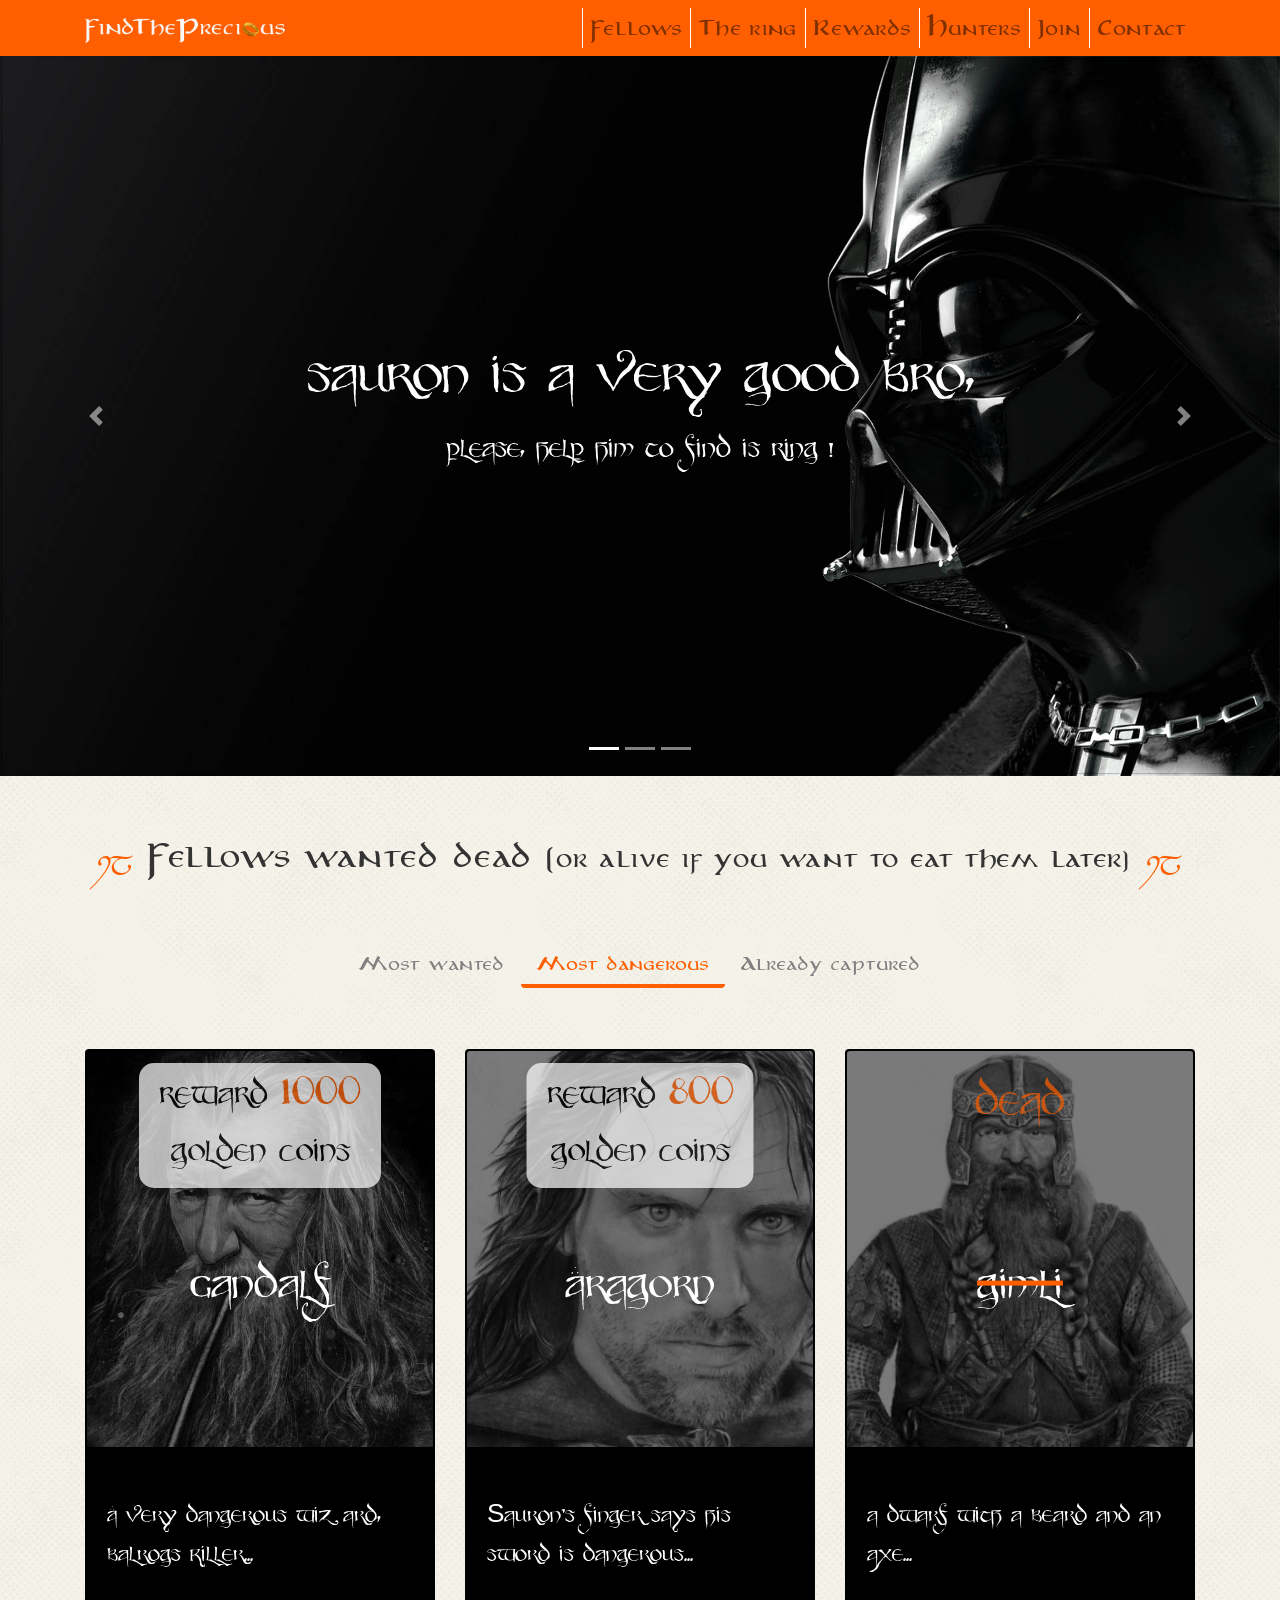
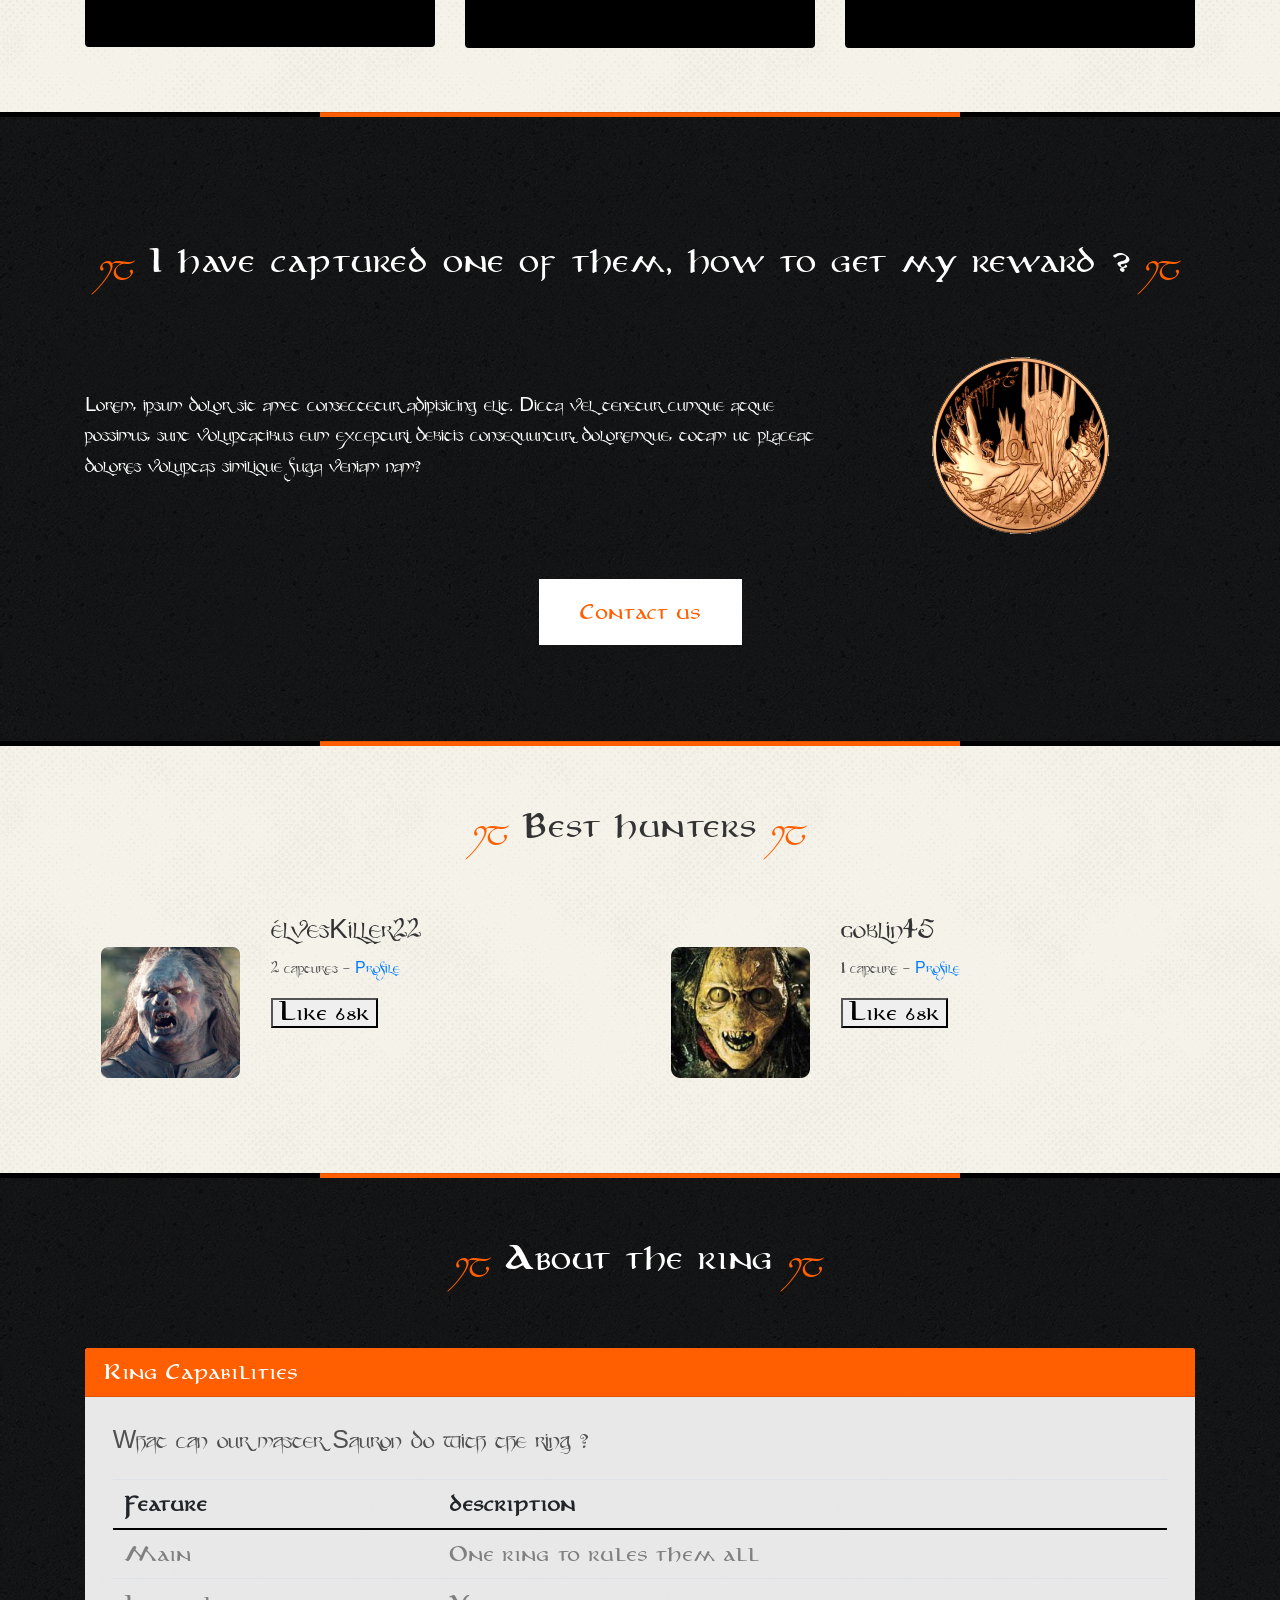
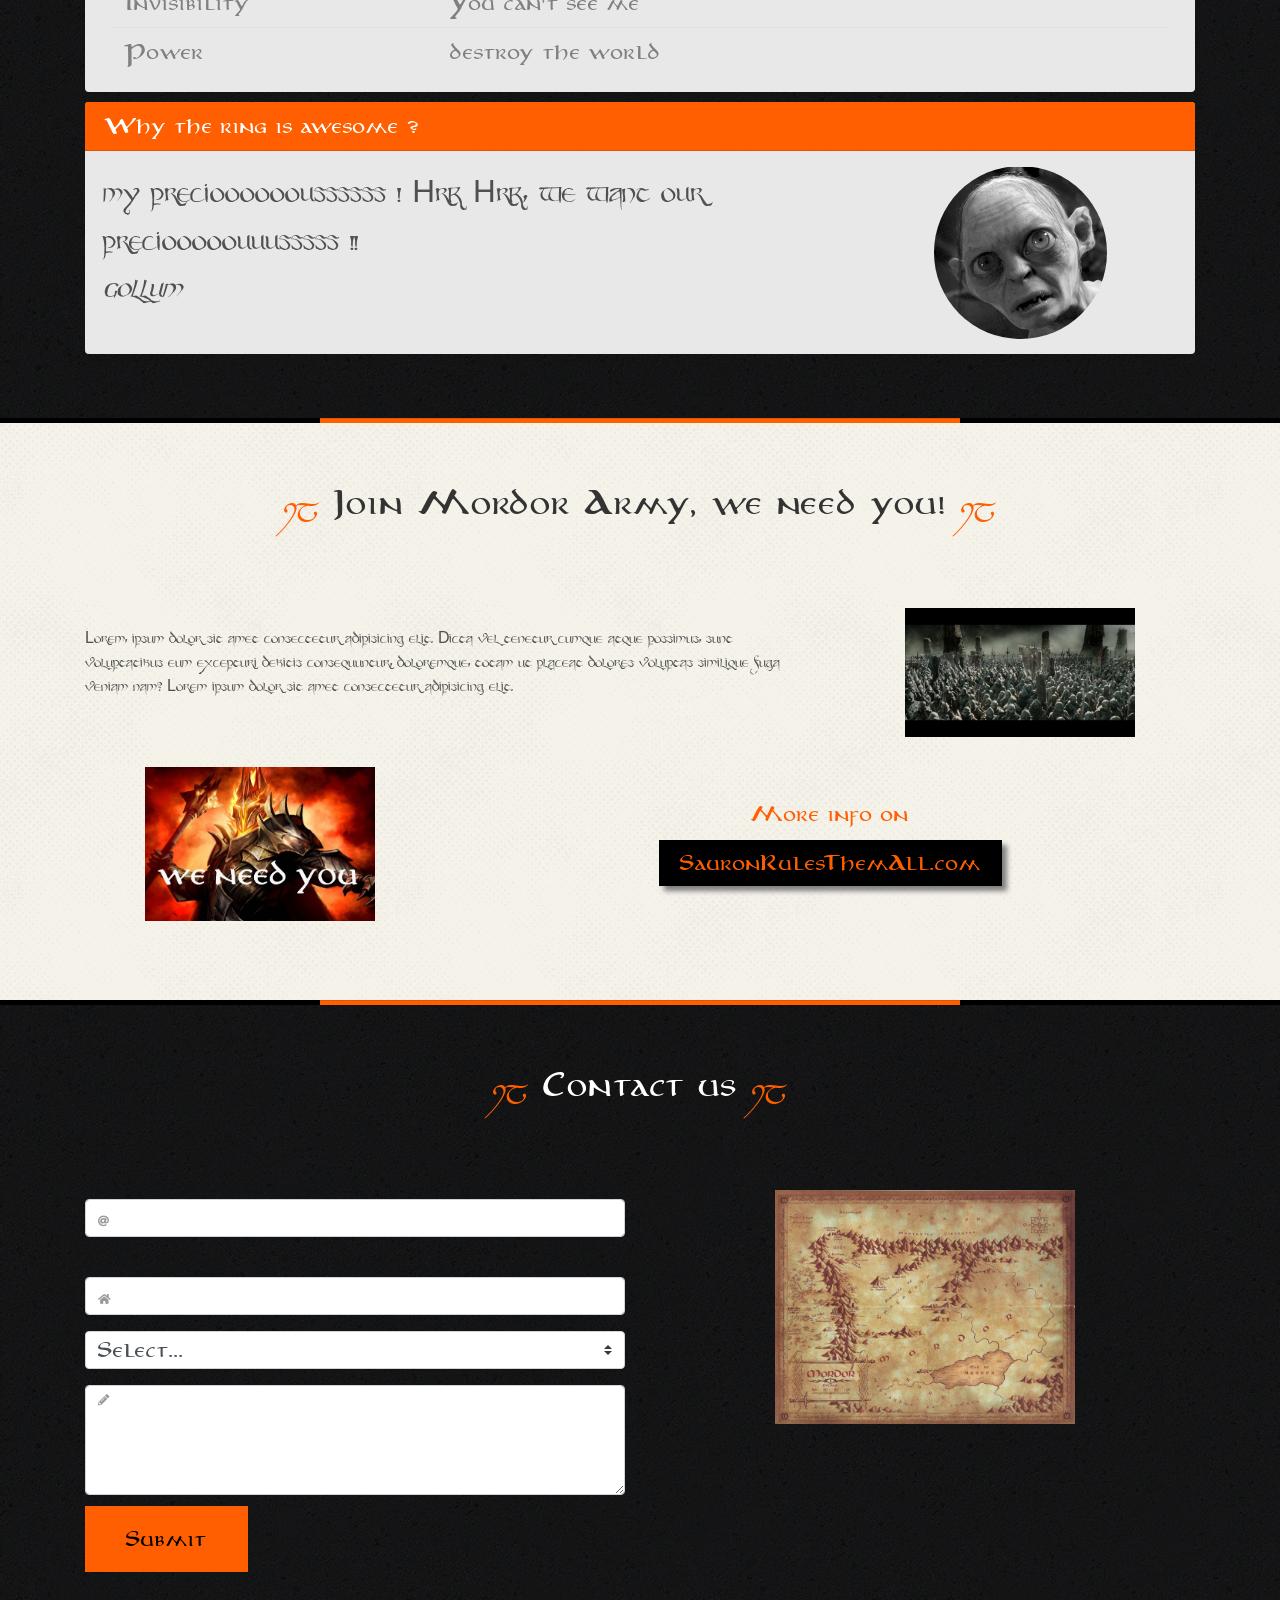
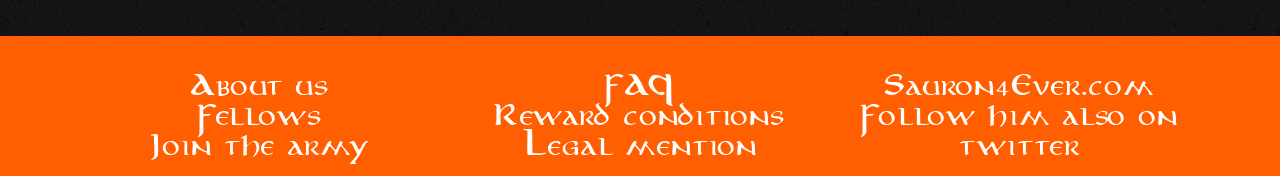
==== commit 6017d3e0: "Corrections sur index et style" ====
--- a/index.html
+++ b/index.html
@@ -118,8 +118,8 @@
     <section id="fellows">
         <h2><span class="titre-decoration">ij</span>&nbsp;Fellows wanted dead (<small>or alive if you want to eat them later)</small>&nbsp;<span class="titre-decoration">ij</span></h2>
             <ul class="nav nav-pills justify-content-center">
-                <li><a class="nav-link nav-item active" data-filter=".wanted" href="#wanted">Most wanted</a></li>
-                <li><a class="nav-link nav-item" data-filter=".dangerous" href="#dangerous">Most dangerous</a></li> 
+                <li><a class="nav-link nav-item" data-filter=".wanted" href="#wanted">Most wanted</a></li>
+                <li><a class="nav-link nav-item active" data-filter=".dangerous" href="#dangerous">Most dangerous</a></li> 
                 <li><a class="nav-link nav-item" data-filter=".captured" href="#captured">Already captured</a></li> 
             </ul>
             
@@ -400,18 +400,18 @@
       <div class="container">
         <div class="row justify-content-center align-self-center">
         	<ul class="col col-md-4 li-footer text-center">
-            <li><a href="#">About us</a></li>
-            <li><a href="#fellows">Fellows</a></li>
-            <li><a href="#join_army">Join the army</a></li>
+            <li><a class="a-footer" href="#">About us</a></li>
+            <li><a class="a-footer" href="#fellows">Fellows</a></li>
+            <li><a class="a-footer" href="#join_army">Join the army</a></li>
         	</ul>
         	<ul class="col col-md-4 li-footer text-center">
-            <li><a href="#">FAQ</a></li> 
-            <li><a href="#">Reward conditions</a></li>
-            <li><a href="#">Legal mention</a></li>
+            <li><a class="a-footer" href="#">FAQ</a></li> 
+            <li><a class="a-footer" href="#">Reward conditions</a></li>
+            <li><a class="a-footer" href="#">Legal mention</a></li>
         	</ul>
         	<ul class="col col-md-4 li-footer text-center">
-            <li><a href="#">Sauron4Ever.com</a></li>
-            <li><a href="#">Follow him also on twitter</a></li>
+            <li><a class="a-footer" href="#">Sauron4Ever.com</a></li>
+            <li><a class="a-footer" href="#">Follow him also on twitter</a></li>
         	</ul>
         </div>
       </div>
--- a/style.css
+++ b/style.css
@@ -447,14 +447,14 @@
 	
 }
 
-li a:link, a:visited {
+li .a-footer:link, .a-footer:visited {
   color: white;
   text-align: center;
   text-decoration: none;
   display: inline-block;
 }
 
-li a:hover, a:active {
+li .a-footer:hover, .a-footer:active {
   color: black;
 }
 
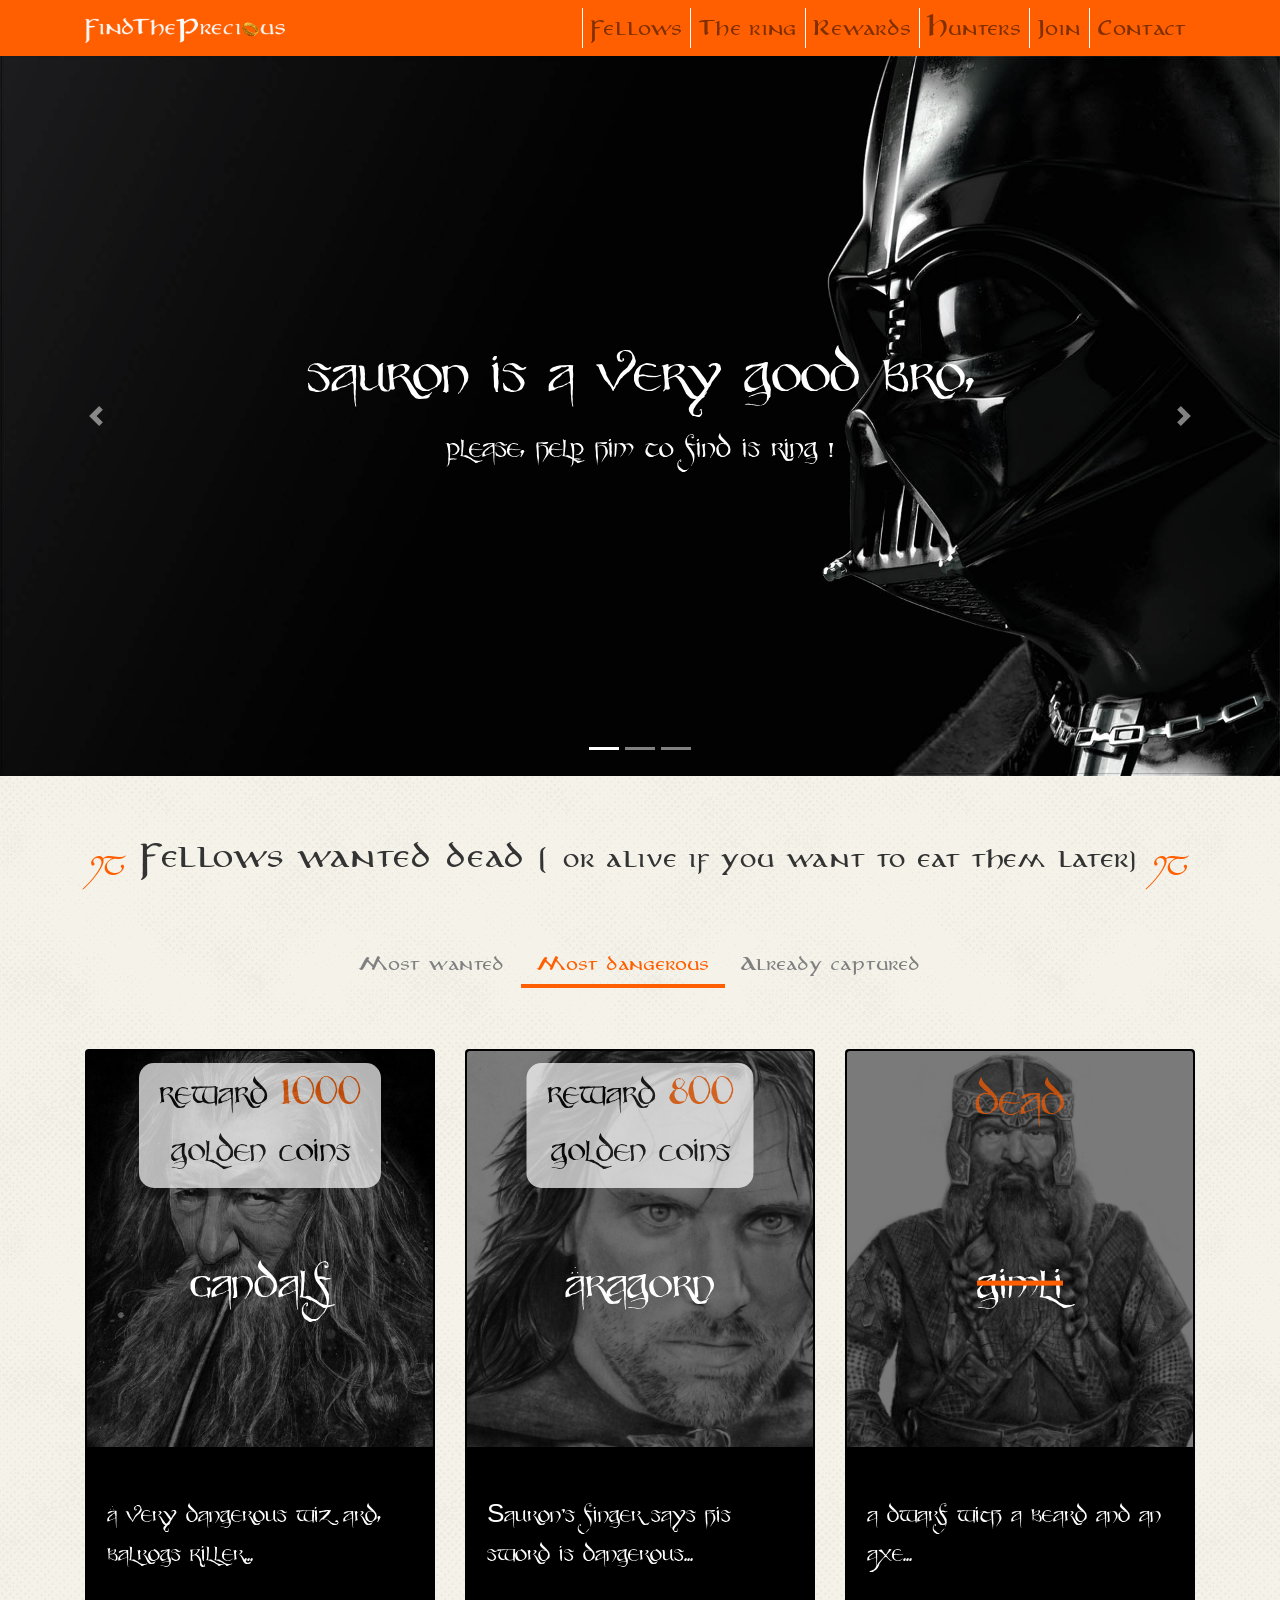
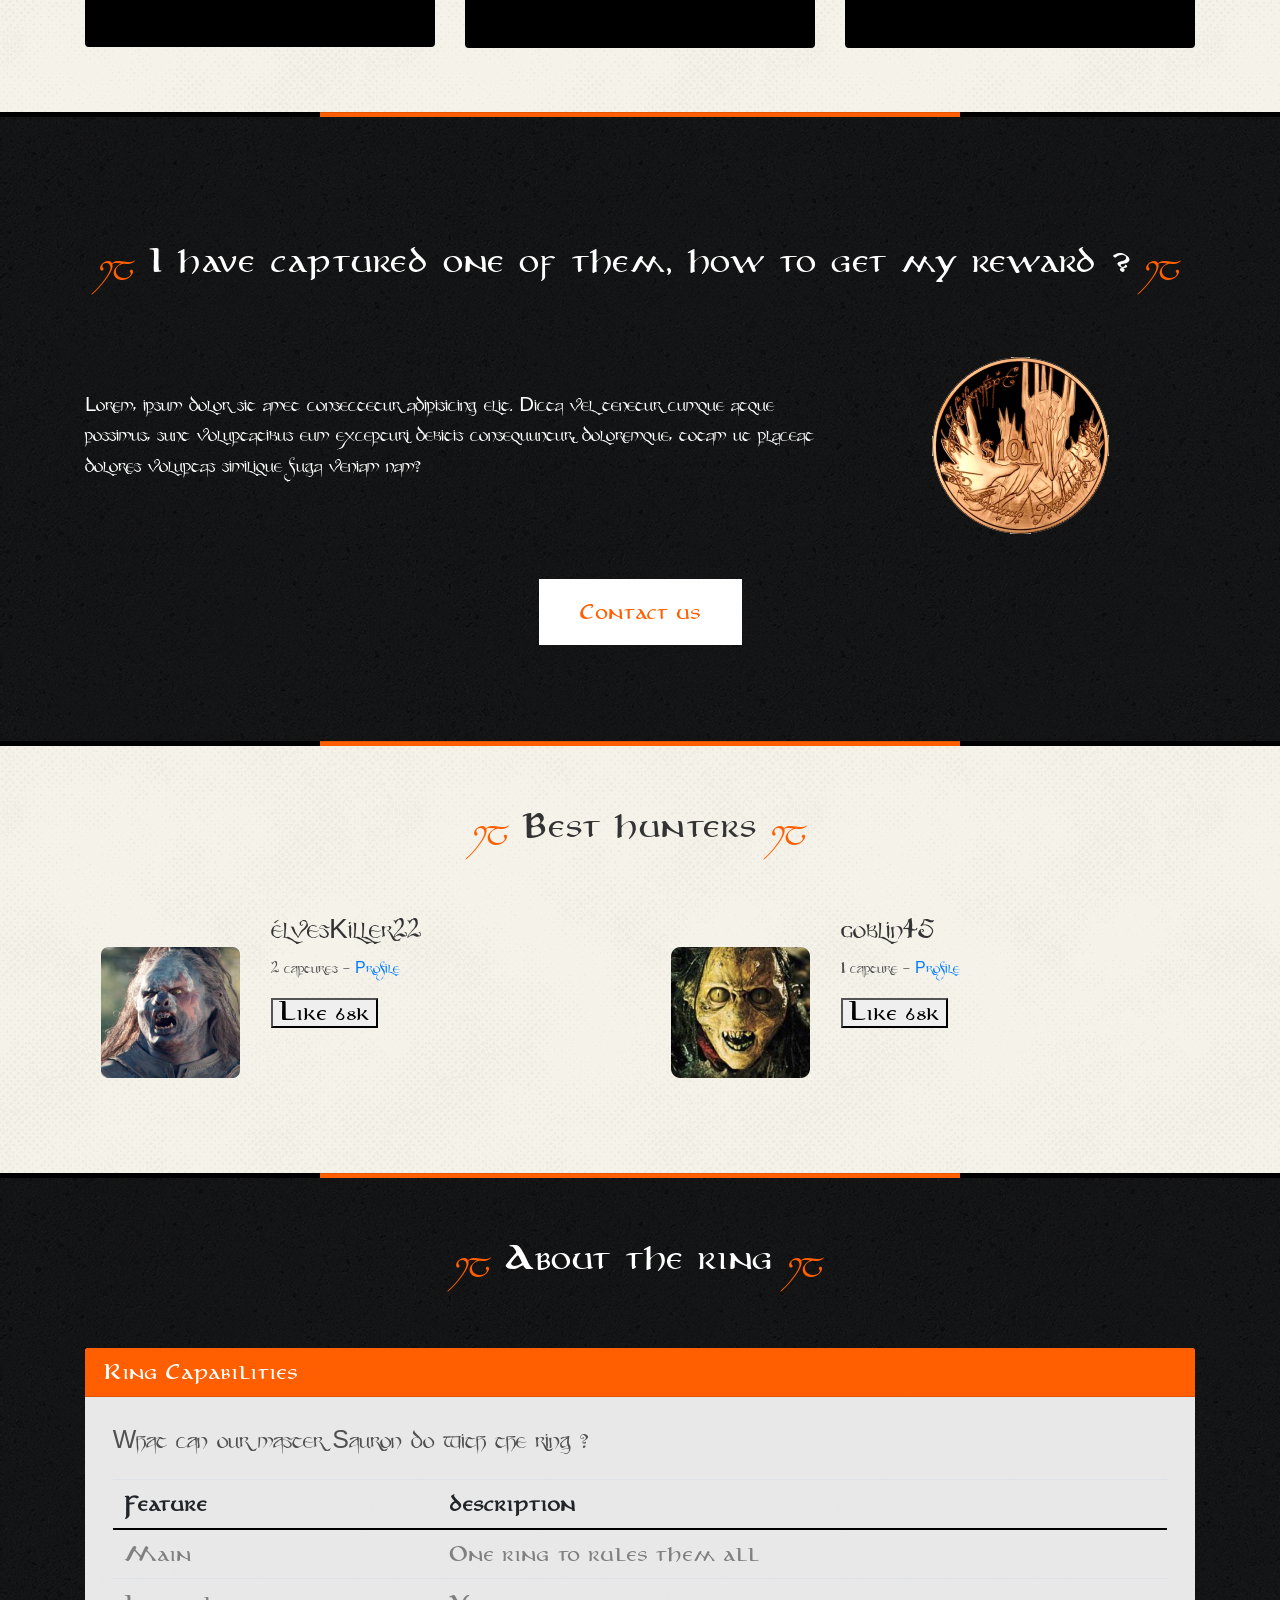
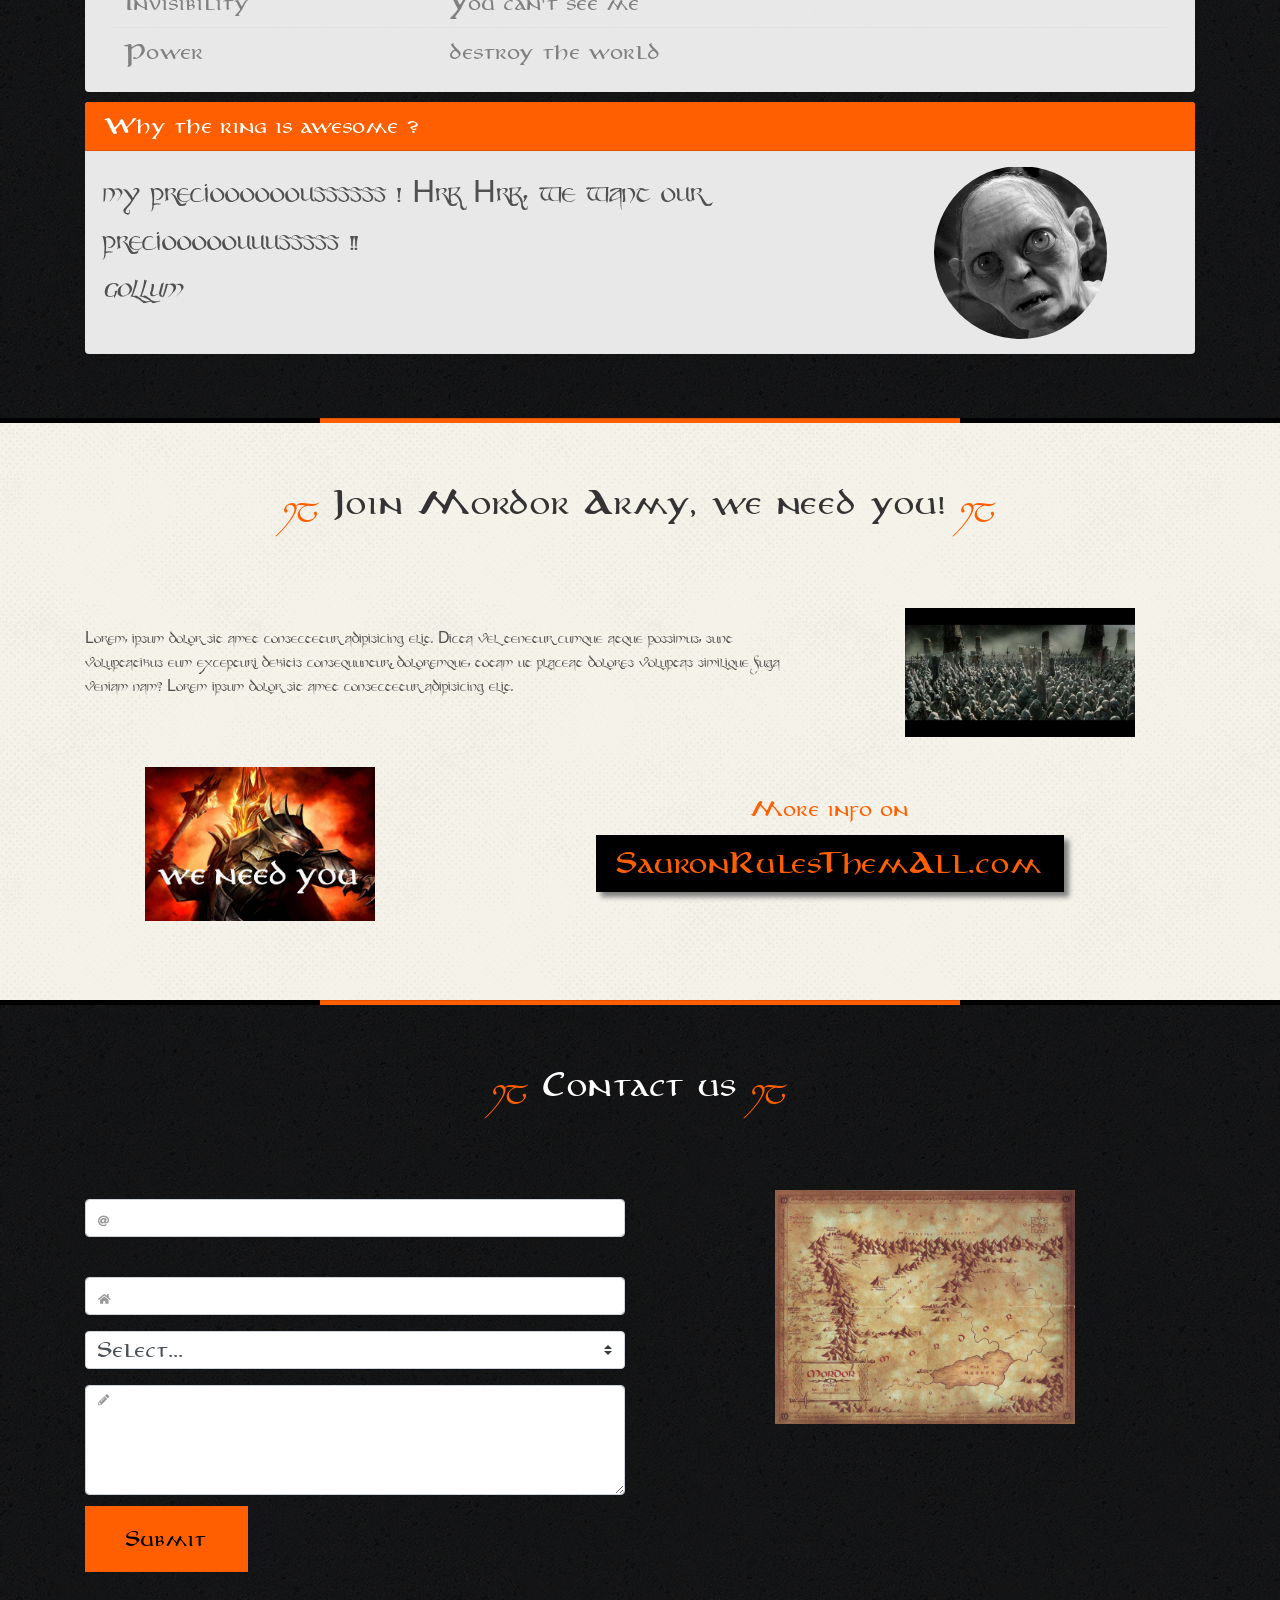
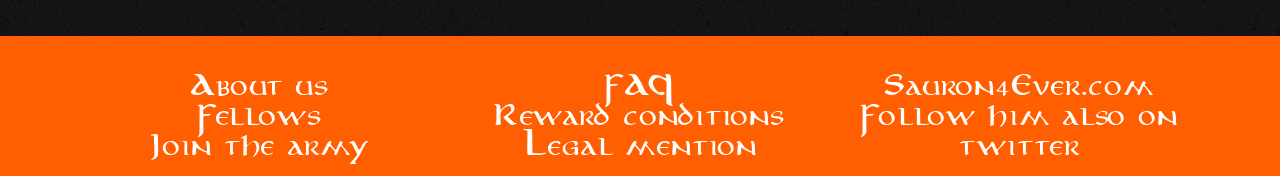
==== commit de1fc960: "Add precious part" ====
--- a/index.html
+++ b/index.html
@@ -1,425 +1,449 @@
 <!DOCTYPE html>
 <html lang="en">
 
-	<head>
-
-		<meta charset="UTF-8"/>
-		<meta name="description" content="findThePrecious website"/>
-		<meta name="author" content="Moi"/>
-		<meta name="viewport" content="width=device-width, intial-scale=1, shrik-to-fit=no"/>
-		<title>findThePrecious</title>
-
-
-		<!-- CSS Files
-    ============================================================== -->
-		<link rel="stylesheet" href="https://stackpath.bootstrapcdn.com/bootstrap/4.3.1/css/bootstrap.min.css" integrity="sha384-ggOyR0iXCbMQv3Xipma34MD+dH/1fQ784/j6cY/iJTQUOhcWr7x9JvoRxT2MZw1T" crossorigin="anonymous">
-		<link rel="stylesheet" href="style.css">
-    <link rel="stylesheet" href="https://use.fontawesome.com/releases/v5.7.2/css/all.css" integrity="sha384-fnmOCqbTlWIlj8LyTjo7mOUStjsKC4pOpQbqyi7RrhN7udi9RwhKkMHpvLbHG9Sr" crossorigin="anonymous">
-
-	</head>
-
-	<body>	
-    
-		<header>
-			<h1>&nbsp;</h1>
-      
-      
-		<!-- Menu!
-    ============================================================== -->
-      
-      	<div class="nav-menu">
-					<nav class="navbar navbar-expand-lg fixed-top navbar-menu navbar-light">
-        		<div class="container">
-            	<!-- Brand -->
- 							<a class="navbar-brand" href="#">
-                <img class="img-logo" src="img/logo.png" alt="logo"/>      
-              </a>
-              
-              <!-- Toggler/collapsibe Button -->
-  						<button class="navbar-toggler navbar-button" type="button" data-toggle="collapse" data-target="#collapsibleNavbar">
-   							<span class="navbar-toggler-icon"></span>
-  						</button>
-            	
-              <!-- Navbar links -->
-              
-              <div class="collapse navbar-collapse justify-content-end" id="collapsibleNavbar">
-            		<ul class="navbar-nav">
-                	<li class="nav-item li-menu"><a class="nav-link" href="#fellows">Fellows</a></li>
-                	<li class="nav-item li-menu"><a class="nav-link" href="#the_ring">The ring</a></li> 
-                	<li class="nav-item li-menu"><a class="nav-link" href="#reward">Rewards</a></li> 
-                	<li class="nav-item li-menu"><a class="nav-link" href="#best_hunters">Hunters</a></li>
-                	<li class="nav-item li-menu"><a class="nav-link" href="#join_army">Join</a></li>
-                	<li class="nav-item li-menu"><a class="nav-link" href="#contact_us">Contact</a></li>
-            		</ul>
-              </div>
-          	</div>
-        	</nav>
-        </div>
- 
-			<!-- Carousel
-    ============================================================== -->
-
-			<div id="carousel_find-the-precious" class="carousel slide" data-ride="carousel">
-  			
-    <!-- Indicators -->
+<head>
+
+    <meta charset="UTF-8"/>
+    <meta name="description" content="findThePrecious website"/>
+    <meta name="author" content="Moi"/>
+    <meta name="viewport" content="width=device-width, intial-scale=1, shrik-to-fit=no"/>
+    <title>findThePrecious</title>
+
+
+    <!-- CSS Files
+============================================================== -->
+    <link rel="stylesheet" href="https://stackpath.bootstrapcdn.com/bootstrap/4.3.1/css/bootstrap.min.css"
+          integrity="sha384-ggOyR0iXCbMQv3Xipma34MD+dH/1fQ784/j6cY/iJTQUOhcWr7x9JvoRxT2MZw1T" crossorigin="anonymous">
+    <link rel="stylesheet" href="https://use.fontawesome.com/releases/v5.7.2/css/all.css"
+          integrity="sha384-fnmOCqbTlWIlj8LyTjo7mOUStjsKC4pOpQbqyi7RrhN7udi9RwhKkMHpvLbHG9Sr" crossorigin="anonymous">
+    <link rel="stylesheet" href="assets/style.css">
+
+</head>
+
+<body>
+
+<header>
+    <h1>&nbsp;</h1>
+
+
+    <!-- Menu!
+============================================================== -->
+
+    <div class="nav-menu">
+        <nav class="navbar navbar-expand-lg fixed-top navbar-menu navbar-light">
+            <div class="container">
+                <!-- Brand -->
+                <a class="navbar-brand" href="#">
+                    <img class="img-logo" src="img/logo.png" alt="logo"/>
+                </a>
+
+                <!-- Toggler/collapsibe Button -->
+                <button class="navbar-toggler navbar-button" type="button" data-toggle="collapse"
+                        data-target="#collapsibleNavbar">
+                    <span class="navbar-toggler-icon"></span>
+                </button>
+
+                <!-- Navbar links -->
+
+                <div class="collapse navbar-collapse justify-content-end" id="collapsibleNavbar">
+                    <ul class="navbar-nav">
+                        <li class="nav-item li-menu"><a class="nav-link" href="#fellows">Fellows</a></li>
+                        <li class="nav-item li-menu"><a class="nav-link" href="precious.html">The ring</a></li>
+                        <li class="nav-item li-menu"><a class="nav-link" href="#reward">Rewards</a></li>
+                        <li class="nav-item li-menu"><a class="nav-link" href="#best_hunters">Hunters</a></li>
+                        <li class="nav-item li-menu"><a class="nav-link" href="#join_army">Join</a></li>
+                        <li class="nav-item li-menu"><a class="nav-link" href="#contact_us">Contact</a></li>
+                    </ul>
+                </div>
+            </div>
+        </nav>
+    </div>
+
+
+    <!-- Carousel
+============================================================== -->
+
+    <div id="carousel_find-the-precious" class="carousel slide" data-ride="carousel">
+
+        <!-- Indicators -->
         <ul class="carousel-indicators">
-    			<li data-target="#carousel_find-the-precious" data-slide-to="0" class="active"></li>
-    			<li data-target="#carousel_find-the-precious" data-slide-to="1"></li>
-    			<li data-target="#carousel_find-the-precious" data-slide-to="2"></li>
-  			</ul>
-        
-        
-    <!-- Slideshow -->
+            <li data-target="#carousel_find-the-precious" data-slide-to="0" class="active"></li>
+            <li data-target="#carousel_find-the-precious" data-slide-to="1"></li>
+            <li data-target="#carousel_find-the-precious" data-slide-to="2"></li>
+        </ul>
+
+
+        <!-- Slideshow -->
         <div class="carousel-inner h-100">
-    			<div class="carousel-item active">
-      			<img class="d-block w-100 img_carousel" src="img/dark_vador.jpg" alt="First slide">
-            <div class="carousel-caption">
-    					<h3 class="carousel-text">sauron is a very good bro,</h3>
-    					<p class="carousel-p-texte">please, help him to find is ring !</p>
-  					</div>
-    			</div>
-    			<div class="carousel-item">
-      			<img class="d-block w-100 img_carousel" src="https://www.slashfilm.com/wp/wp-content/images/lord-of-the-rings-tv-show.jpg" alt="Second slide">
-            <div class="carousel-caption">
-    					<h3 class="carousel-text">kill them all !</h3>
-    					<p class="carousel-p-texte">you don't want to see them anymore !</p>
-  					</div>
-    			</div>
-    			<div class="carousel-item">
-      			<img class="d-block w-100 img_carousel" src="https://s.aolcdn.com/hss/storage/midas/7d48de207b934a3e3a63e2aab34d2d09/205858706/lord_of_the_rings.jpg" alt="Third slide">
-            <div class="carousel-caption">
-    					<h3 class="carousel-text">hurry up !</h3>
-    					<p class="carousel-p-texte">They are coming. by foot, but they are coming !</p>
-  					</div>
-    			</div>
-  			</div>
-  			<a class="carousel-control-prev" href="#carousel_find-the-precious" role="button" data-slide="prev">
-    			<span class="carousel-control-prev-icon" aria-hidden="true"></span>
-    			<span class="sr-only">Previous</span>
-  			</a>
-  			<a class="carousel-control-next" href="#carousel_find-the-precious" role="button" data-slide="next">
-    			<span class="carousel-control-next-icon" aria-hidden="true"></span>
-    			<span class="sr-only">Next</span>
-  			</a>
-			</div>  
- 
-      
-      
-		</header>
-            
-		
-              
-           
-
-
-   <!-- Fellows (partie 2)
-    ============================================================== -->
-   
-    <section id="fellows">
-        <h2><span class="titre-decoration">ij</span>&nbsp;Fellows wanted dead (<small>or alive if you want to eat them later)</small>&nbsp;<span class="titre-decoration">ij</span></h2>
-            <ul class="nav nav-pills justify-content-center">
-                <li><a class="nav-link nav-item" data-filter=".wanted" href="#wanted">Most wanted</a></li>
-                <li><a class="nav-link nav-item active" data-filter=".dangerous" href="#dangerous">Most dangerous</a></li> 
-                <li><a class="nav-link nav-item" data-filter=".captured" href="#captured">Already captured</a></li> 
+            <div class="carousel-item active">
+                <img class="d-block w-100 img_carousel" src="img/dark_vador.jpg" alt="First slide">
+                <div class="carousel-caption">
+                    <h3 class="carousel-text">sauron is a very good bro,</h3>
+                    <p class="carousel-p-texte">please, help him to find is ring !</p>
+                </div>
+            </div>
+            <div class="carousel-item">
+                <img class="d-block w-100 img_carousel"
+                     src="https://www.slashfilm.com/wp/wp-content/images/lord-of-the-rings-tv-show.jpg"
+                     alt="Second slide">
+                <div class="carousel-caption">
+                    <h3 class="carousel-text">kill them all !</h3>
+                    <p class="carousel-p-texte">you don't want to see them anymore !</p>
+                </div>
+            </div>
+            <div class="carousel-item">
+                <img class="d-block w-100 img_carousel"
+                     src="https://s.aolcdn.com/hss/storage/midas/7d48de207b934a3e3a63e2aab34d2d09/205858706/lord_of_the_rings.jpg"
+                     alt="Third slide">
+                <div class="carousel-caption">
+                    <h3 class="carousel-text">hurry up !</h3>
+                    <p class="carousel-p-texte">They are coming. by foot, but they are coming !</p>
+                </div>
+            </div>
+        </div>
+        <a class="carousel-control-prev" href="#carousel_find-the-precious" role="button" data-slide="prev">
+            <span class="carousel-control-prev-icon" aria-hidden="true"></span>
+            <span class="sr-only">Previous</span>
+        </a>
+        <a class="carousel-control-next" href="#carousel_find-the-precious" role="button" data-slide="next">
+            <span class="carousel-control-next-icon" aria-hidden="true"></span>
+            <span class="sr-only">Next</span>
+        </a>
+    </div>
+
+
+</header>
+
+
+<!-- Fellows (partie 2)
+ ============================================================== -->
+
+<section id="fellows">
+    <h2><span class="titre-decoration">ij</span>&nbsp;Fellows wanted dead (
+        <small>or alive if you want to eat them later)</small>&nbsp;<span class="titre-decoration">ij</span></h2>
+    <ul class="nav nav-pills justify-content-center">
+        <li><a class="nav-link nav-item" data-filter=".wanted" href="#wanted">Most wanted</a></li>
+        <li><a class="nav-link nav-item active" data-filter=".dangerous" href="#dangerous">Most dangerous</a></li>
+        <li><a class="nav-link nav-item" data-filter=".captured" href="#captured">Already captured</a></li>
+    </ul>
+
+
+    <div class="container">
+        <div class="row justify-content-center">
+            <div class="col-sm-6 col-md-4 gandalf_image">
+                <div class="card card-fellows wanted">
+                    <img class="card-img-top img_fellows h-100" src="img/gandalf.png" alt="Reward for Gandalf">
+                    <div class="gandalf_text">Gandalf</div>
+                    <div class="gandalf_reward">reward&nbsp;<span style="color:#ff5f01">1000</span> golden&nbsp;coins
+                    </div>
+                    <div class="card-body">
+                        <h4 class="card-title">&nbsp;</h4>
+                        <p class="card-text">A very dangerous wizard, balrogs killer...</p>
+                    </div>
+                    <div class="card-footer">&nbsp;</div>
+                </div>
+            </div>
+            <div class="col-sm-6 col-md-4 gandalf_image">
+                <div class="card card-fellows wanted">
+                    <img class="card-img-top img_fellows h-100" src="img/aragorn.png" alt="Reward for Gandalf">
+                    <div class="gandalf_text">Aragorn</div>
+                    <div class="gandalf_reward">reward&nbsp;<span style="color:#ff5f01">800</span> golden&nbsp;coins
+                    </div>
+                    <div class="card-body">
+                        <h4 class="card-title">&nbsp;</h4>
+                        <p class="card-text">Sauron's finger says his sword is dangerous...</p>
+                    </div>
+                    <div class="card-footer">&nbsp;</div>
+                </div>
+            </div>
+
+            <div class="col-sm-6 col-md-4 gandalf_image">
+                <div class="card card-fellows wanted">
+                    <img class="card-img-top img_fellows h-100" src="img/gimli.png" alt="Reward for Gandalf">
+                    <div class="dead_text">gimli</div>
+                    <div class="dead_reward">&nbsp;<span style="color:#ff5f01">dead</span>&nbsp;</div>
+                    <div class="card-body">
+                        <h4 class="card-title">&nbsp;</h4>
+                        <p class="card-text">a dwarf with a beard and an axe...</p>
+                    </div>
+                    <div class="card-footer">&nbsp;</div>
+                </div>
+            </div>
+
+
+        </div>
+    </div>
+</section>
+
+
+<!-- Reward (partie 3)
+ ==============================================================
+  -->
+<div class="row no-gutters">
+    <div class="col-3" style="background-color: black"></div>
+    <div class="col-6">
+        <hr class="text-center">
+    </div>
+    <div class="col-3" style="background-color: black"></div>
+</div>
+
+<section id="reward">
+
+    <div class="jumbotron">
+        <div class="container">
+            <h2 class="h2-reward"><span class="titre-decoration">ij</span>&nbsp;I have captured one of them, how to get
+                my reward ?&nbsp;<span class="titre-decoration">ij</span></h2>
+
+            <div class="row justify-content-center">
+                <div class="col-md-8 my-auto">
+                    <p class="p-reward">Lorem, ipsum dolor sit amet consectetur adipisicing elit. Dicta vel tenetur
+                        cumque atque possimus, sunt voluptatibus eum excepturi debitis consequuntur, doloremque, totam
+                        ut placeat dolores voluptas similique fuga veniam nam?</p>
+                </div>
+                <div class="col-md-4">
+                    <div class="row d-flex justify-content-center">
+                        <img src="img/coin_sauron.png" alt="reward"/>
+                    </div>
+                </div>
+                <div class="row d-flex justify-content-center">
+                    <button type="button" class="btn btn-reward">Contact us</button>
+                </div>
+            </div>
+        </div>
+    </div>
+</section>
+
+<div class="row no-gutters">
+    <div class="col-3" style="background-color: black"></div>
+    <div class="col-6">
+        <hr class="text-center">
+    </div>
+    <div class="col-3" style="background-color: black"></div>
+</div>
+
+
+<!-- Best Hunters (partie 4)
+============================================================== -->
+
+<section id="best_hunters">
+    <h2><span class="titre-decoration">ij</span>&nbsp;Best hunters&nbsp;<span class="titre-decoration">ij</span></h2>
+
+    <div class="container">
+        <div class="row justify-content-center">
+            <div class="media p-3">
+                <img src="img/hunter1.png" alt="elveskiller22"/>
+            </div>
+            <div class="media-body">
+                <h3>ElvesKiller22</h3>
+                <p>2 captures - <a href="#">Profile</a></p>
+                <button type="button">Like 68k</button>
+            </div>
+
+            <div class="media p-3">
+                <img src="img/hunter2.png" alt="Goblin45"/>
+            </div>
+            <div class="media-body">
+                <h3>Goblin45</h3>
+                <p>1 capture - <a href="#">Profile</a></p>
+                <button type="button">Like 68k</button>
+            </div>
+        </div>
+    </div>
+</section>
+
+
+<!-- The Ring - Table (partie 5)
+============================================================== -->
+
+<div class="row no-gutters">
+    <div class="col-3" style="background-color: black"></div>
+    <div class="col-6">
+        <hr class="text-center">
+    </div>
+    <div class="col-3" style="background-color: black"></div>
+</div>
+
+<section id="the_ring">
+    <h2 class="h2-reward"><span class="titre-decoration">ij</span>&nbsp;About the ring&nbsp;<span
+            class="titre-decoration">ij</span></h2>
+
+    <div class="container justify-content-center">
+
+        <div class="card card-ring">
+            <div class="card-header">Ring Capabilities</div>
+            <p class="p-ring">What can our master Sauron do with the ring ?</p>
+            <table class="table">
+                <thead>
+                <tr>
+                    <th>Feature</th>
+                    <th>description</th>
+                </tr>
+                </thead>
+
+                <tbody>
+                <tr>
+                    <td>Main</td>
+                    <td>One ring to rules them all</td>
+                </tr>
+                <tr>
+                    <td>Invisibility</td>
+                    <td>You can't see me</td>
+                </tr>
+                <tr>
+                    <td>Power</td>
+                    <td>destroy the world</td>
+                </tr>
+                </tbody>
+            </table>
+        </div>
+    </div>
+
+    <div class="container">
+        <div class="card card-ring">
+            <div class="card-header">Why the ring is awesome ?</div>
+            <div class="row h-100">
+                <div class="col-8 d-flex justify-content-center align-self-center">
+                    <p class="p-gollum">my preciooooooussssss ! Hrk Hrk, we want our preciooooouuusssss
+                        !!<br><em>Gollum</em></p>
+                </div>
+                <div class="col-4 d-flex justify-content-center align-self-center">
+                    <img class="img_gollum" src="img/gollum.png" alt="Gollum's face"/>
+                </div>
+            </div>
+        </div>
+    </div>
+</section>
+
+<div class="row no-gutters">
+    <div class="col-3" style="background-color: black"></div>
+    <div class="col-6">
+        <hr class="text-center">
+    </div>
+    <div class="col-3" style="background-color: black"></div>
+</div>
+
+
+<!-- Join the Army - Table (partie 6)
+============================================================== -->
+
+<section id="join_army">
+    <h2><span class="titre-decoration">ij</span>&nbsp;Join Mordor Army, we need you!&nbsp;<span
+            class="titre-decoration">ij</span></h2>
+
+    <div class="container h-100">
+        <div class="row justify-content-center">
+            <div class="col-12 col-md-8 justify-content-center my-auto">
+                <p>Lorem, ipsum dolor sit amet consectetur adipisicing elit. Dicta vel tenetur cumque atque possimus,
+                    sunt voluptatibus eum excepturi debitis consequuntur, doloremque, totam ut placeat dolores voluptas
+                    similique fuga veniam nam? Lorem ipsum dolor sit amet consectetur adipisicing elit.</p>
+            </div>
+            <div class="col-12 col-md-4 text-center">
+                <img class="img-army" src="img/army.png" alt="join the army"/>
+            </div>
+        </div>
+    </div>
+
+    <div class="container h-100">
+        <div class="row justify-content-center">
+            <div class="col-12 col-md-4 text-center">
+                <img class="img-army" src="img/weneedyou-1.png" alt="We need you"/>
+            </div>
+            <div class="col-12 col-md-8 justify-content-center my-auto">
+                <div class="p-army-info text-center">More info on</div>
+                <div class="text-center">
+                    <button type="button" class="btn army-button justify-content-center">SauronRulesThemAll.com</button>
+                </div>
+            </div>
+        </div>
+    </div>
+
+</section>
+
+
+<!-- Contact - Table (partie 7)
+============================================================== -->
+
+<div class="row no-gutters">
+    <div class="col-3" style="background-color: black"></div>
+    <div class="col-6">
+        <hr class="text-center">
+    </div>
+    <div class="col-3" style="background-color: black"></div>
+</div>
+
+<section id="contact_us">
+    <h2 class="h2-reward"><span class="titre-decoration">ij</span>&nbsp;Contact us&nbsp;<span class="titre-decoration">ij</span>
+    </h2>
+
+    <div class="container">
+        <div class="row">
+            <div class="col-md-12 col-lg-6">
+                <form action="mailer.php" method="post">
+                    <fieldset class="form-group">
+                        <label for="email"></label>
+                        <input type="email" id="email" name="email" class="useFAF form-control" placeholder="&#xf1fa;">
+                    </fieldset>
+
+                    <fieldset class="form-group">
+                        <label for="home"></label>
+                        <input type="text" id="home" name="home" class="useFAF form-control" placeholder="&#xf015;">
+                    </fieldset>
+
+                    <fieldset class="form-group">
+                        <select class="custom-select">
+                            <option selected>Select...</option>
+                            <option value="1">I have seen one of them</option>
+                            <option value="2">I want to join your army</option>
+                            <option value="3">I have captured one of them</option>
+                        </select>
+                    </fieldset>
+
+                    <fieldset class="form-text">
+                        <textarea rows="4" name="text" class="useFAF form-control" placeholder="&#xf303;"></textarea>
+                    </fieldset>
+
+                    <button class="btn contact-button" type="submit">Submit</button>
+                </form>
+            </div>
+            <div class="col-md-12 col-lg-6 text-center">
+                <img class="img-map" src="img/map.png" alt="map">
+            </div>
+        </div>
+    </div>
+
+</section>
+
+
+<footer>
+    <div class="container">
+        <div class="row justify-content-center align-self-center">
+            <ul class="col col-md-4 li-footer text-center">
+                <li><a class="a-footer" href="#">About us</a></li>
+                <li><a class="a-footer" href="#fellows">Fellows</a></li>
+                <li><a class="a-footer" href="#join_army">Join the army</a></li>
             </ul>
-            
-            
-            <div class="container">
-           		<div class="row justify-content-center">
-            		<div class="col-sm-6 col-md-4 gandalf_image" >
-              		<div class="card card-fellows wanted">
-                		<img class="card-img-top img_fellows h-100" src="img/gandalf.png" alt="Reward for Gandalf">
-    									<div class="gandalf_text">Gandalf</div>
-    									<div class="gandalf_reward">reward&nbsp;<span style="color:#ff5f01">1000</span> golden&nbsp;coins</div>
-                		<div class="card-body">
-                			<h4 class="card-title">&nbsp;</h4>
-                			<p class="card-text">A very dangerous wizard, balrogs killer...</p>
-                		</div>
-                    <div class="card-footer">&nbsp;</div>
-                	</div>
-            		</div>
-            		<div class="col-sm-6 col-md-4 gandalf_image" >
-              		<div class="card card-fellows wanted">
-                		<img class="card-img-top img_fellows h-100" src="img/aragorn.png" alt="Reward for Gandalf">
-    									<div class="gandalf_text">Aragorn</div>
-    									<div class="gandalf_reward">reward&nbsp;<span style="color:#ff5f01">800</span> golden&nbsp;coins</div>
-                		<div class="card-body">
-                			<h4 class="card-title">&nbsp;</h4>
-                			<p class="card-text">Sauron's finger says his sword is dangerous...</p>
-                		</div>
-                    <div class="card-footer">&nbsp;</div>
-                	</div>
-                </div>
-              
-            		<div class="col-sm-6 col-md-4 gandalf_image" >
-              		<div class="card card-fellows wanted">
-                		<img class="card-img-top img_fellows h-100" src="img/gimli.png" alt="Reward for Gandalf">
-    									<div class="dead_text">gimli</div>
-    									<div class="dead_reward">&nbsp;<span style="color:#ff5f01">dead</span>&nbsp;</div>
-                		<div class="card-body">
-                			<h4 class="card-title">&nbsp;</h4>
-                			<p class="card-text">a dwarf with a beard and an axe...</p>
-                		</div>
-                    <div class="card-footer">&nbsp;</div>
-                	</div>
-                </div>
-            	
-              	
-              </div>
-          	</div>
-    </section>
-
-    
-   <!-- Reward (partie 3)
-    ==============================================================
-     -->
-    <div class="row no-gutters">
-      <div class="col-3" style="background-color: black"></div>
-      <div class="col-6">
-        <hr class="text-center"></div>
-      <div class="col-3" style="background-color: black"></div>
-    </div>
-
-    <section id="reward">
-
-    	<div class="jumbotron">
-  			<div class="container">
-        	<h2 class="h2-reward"><span class="titre-decoration">ij</span>&nbsp;I have captured one of them, how to get my reward ?&nbsp;<span class="titre-decoration">ij</span></h2>
-        	
-          <div class="row justify-content-center">
-          	<div class="col-md-8 my-auto">
-        			<p class="p-reward">Lorem, ipsum dolor sit amet consectetur adipisicing elit. Dicta vel tenetur cumque atque possimus, sunt voluptatibus eum excepturi debitis consequuntur, doloremque, totam ut placeat dolores voluptas similique fuga veniam nam?</p>
-            </div>
-        		<div class="col-md-4">
-            	<div class="row d-flex justify-content-center">
-        				<img src="img/coin_sauron.png" alt="reward"/>
-              </div>
-            </div>
-            <div class="row d-flex justify-content-center">
-                <button type="button" class="btn btn-reward">Contact us</button>
-            </div>	
-        	</div>
-				</div>
-      </div>  
-    </section>
-
-    <div class="row no-gutters">
-      <div class="col-3" style="background-color: black"></div>
-      <div class="col-6">
-        <hr class="text-center"></div>
-      <div class="col-3" style="background-color: black"></div>
-    </div>
-
-    
-   <!-- Best Hunters (partie 4)
-   ============================================================== --> 
-    
-    <section id="best_hunters">
-        <h2><span class="titre-decoration">ij</span>&nbsp;Best hunters&nbsp;<span class="titre-decoration">ij</span></h2>
-        
-        <div class="container">
-        	<div class="row justify-content-center">
-          	<div class="media p-3">
-            	<img src="img/hunter1.png" alt="elveskiller22"/>
-            </div>
-            <div class="media-body">
-              <h3>ElvesKiller22</h3>
-            	<p>2 captures - <a href="#">Profile</a></p>
-            	<button type="button">Like 68k</button>
-        		</div>
-        	
-          	<div class="media p-3">
-            	<img src="img/hunter2.png" alt="Goblin45"/>
-            </div>
-            <div class="media-body">
-            	<h3>Goblin45</h3>
-            	<p>1 capture - <a href="#">Profile</a></p>
-            	<button type="button">Like 68k</button>
-        		</div>
-					</div>
-        </div>
-    </section>
-
-    
-   <!-- The Ring - Table (partie 5)
-   ============================================================== --> 
-
-    <div class="row no-gutters">
-      <div class="col-3" style="background-color: black"></div>
-      <div class="col-6">
-        <hr class="text-center"></div>
-      <div class="col-3" style="background-color: black"></div>
-    </div>
-    
-    <section id="the_ring">
-        <h2 class="h2-reward"><span class="titre-decoration">ij</span>&nbsp;About the ring&nbsp;<span class="titre-decoration">ij</span></h2>
-        
-        <div class="container justify-content-center">
-        	
-        		<div class="card card-ring">
-            	<div class="card-header">Ring Capabilities</div>
-            		<p class="p-ring">What can our master Sauron do with the ring ?</p>
-            		<table class="table">
-               		 <thead> 
-                			<tr>
-                  		  	<th>Feature</th>
-                    			<th>description</th>
-               			 	</tr>
-               			</thead>
-                
-              		  <tbody>
-                			<tr>
-                  		  	<td>Main</td>
-                    			<td>One ring to rules them all</td>
-                			</tr>
-                			<tr>
-                		    	<td>Invisibility</td>
-                		    	<td>You can't see me</td>
-                			</tr>
-                			<tr>
-                  		  	<td>Power</td>
-                  		 	 	<td>destroy the world</td>
-                			</tr>
-                	 </tbody>
-            		</table>
-        			</div>
-        		</div>
-        
-        <div class="container">
-        	<div class="card card-ring">
-          	<div class="card-header">Why the ring is awesome ?</div>
-            <div class="row h-100">
-            	<div class="col-8 d-flex justify-content-center align-self-center">
-            	<p class="p-gollum">my preciooooooussssss ! Hrk Hrk, we want our preciooooouuusssss !!<br><em>Gollum</em></p>
-              </div>
-              <div class="col-4 d-flex justify-content-center align-self-center">
-            	<img class="img_gollum" src="img/gollum.png" alt="Gollum's face"/>
-            	</div>
-        		</div>
-        	</div>
-        </div>
-    </section>
-
-    <div class="row no-gutters">
-      <div class="col-3" style="background-color: black"></div>
-      <div class="col-6">
-        <hr class="text-center"></div>
-      <div class="col-3" style="background-color: black"></div>
-    </div>
-    
-    
-   <!-- Join the Army - Table (partie 6)
-   ============================================================== --> 
-    
-    <section id="join_army">
-        <h2><span class="titre-decoration">ij</span>&nbsp;Join Mordor Army, we need you!&nbsp;<span class="titre-decoration">ij</span></h2>
-        
-        <div class="container h-100">
-        	<div class="row justify-content-center">
-          	<div class="col-12 col-md-8 justify-content-center my-auto">
-                <p>Lorem, ipsum dolor sit amet consectetur adipisicing elit. Dicta vel tenetur cumque atque possimus, sunt voluptatibus eum excepturi debitis consequuntur, doloremque, totam ut placeat dolores voluptas similique fuga veniam nam? Lorem ipsum dolor sit amet consectetur adipisicing elit.</p>
-            </div>
-            <div class="col-12 col-md-4 text-center">
-            	<img class="img-army" src="img/army.png" alt="join the army"/> 
-            </div>
-          </div>
-        </div> 
-
-        <div class="container h-100">
-          <div class="row justify-content-center">
-            <div class="col-12 col-md-4 text-center">
-              <img class="img-army" src="img/weneedyou-1.png" alt="We need you"/> 
-            </div> 
-            <div class="col-12 col-md-8 justify-content-center my-auto">
-              <div class="p-army-info text-center">More info on</div>
-              <div class="text-center">
-              <button type="button" class="btn army-button justify-content-center">SauronRulesThemAll.com</button>
-              </div>
-            </div>
-        	</div>
-        </div>  
-        
-    </section>
-
-   
-   
-   <!-- Contact - Table (partie 7)
-   ============================================================== --> 
-
-    <div class="row no-gutters">
-      <div class="col-3" style="background-color: black"></div>
-      <div class="col-6">
-        <hr class="text-center"></div>
-      <div class="col-3" style="background-color: black"></div>
-    </div>
-   
-    <section id="contact_us">
-        <h2 class="h2-reward"><span class="titre-decoration">ij</span>&nbsp;Contact us&nbsp;<span class="titre-decoration">ij</span></h2>
-        
-        <div class="container">
-          <div class="row">
-            <div class="col-md-12 col-lg-6">
-        	    <form action="mailer.php" method="post">
-						    <fieldset class="form-group">
-							    <label for="email"></label>
-							    <input type="email" id="email"  name="email" class="useFAF form-control" placeholder="&#xf1fa;">
-						    </fieldset>
-					
-						    <fieldset class="form-group">
-							    <label for="home"></label>
-							    <input type="text" id="home" name="home" class="useFAF form-control" placeholder="&#xf015;">
-						    </fieldset>
-          
-						    <fieldset class="form-group">
-							    <select class="custom-select">
-							  	  <option selected>Select...</option>
-                    <option value="1">I have seen one of them</option>
-								    <option value="2">I want to join your army</option>
-							    	<option value="3">I have captured one of them</option>
-							    </select>
-						    </fieldset>
-            
-						    <fieldset class="form-text">
-							    <textarea rows="4" name="text" class="useFAF form-control" placeholder="&#xf303;" ></textarea>
-						    </fieldset>
-
-						    <button class="btn contact-button" type="submit">Submit</button>
-					    </form>
-            </div>
-            <div class="col-md-12 col-lg-6 text-center">
-              <img class="img-map" src="img/map.png" alt="map">
-            </div>
-          </div>
-        </div>
-        
-    </section>
-
-    
-    
-    <footer>
-      <div class="container">
-        <div class="row justify-content-center align-self-center">
-        	<ul class="col col-md-4 li-footer text-center">
-            <li><a class="a-footer" href="#">About us</a></li>
-            <li><a class="a-footer" href="#fellows">Fellows</a></li>
-            <li><a class="a-footer" href="#join_army">Join the army</a></li>
-        	</ul>
-        	<ul class="col col-md-4 li-footer text-center">
-            <li><a class="a-footer" href="#">FAQ</a></li> 
-            <li><a class="a-footer" href="#">Reward conditions</a></li>
-            <li><a class="a-footer" href="#">Legal mention</a></li>
-        	</ul>
-        	<ul class="col col-md-4 li-footer text-center">
-            <li><a class="a-footer" href="#">Sauron4Ever.com</a></li>
-            <li><a class="a-footer" href="#">Follow him also on twitter</a></li>
-        	</ul>
-        </div>
-      </div>
-    </footer>
-    
-<script src="https://code.jquery.com/jquery-3.3.1.slim.min.js" integrity="sha384-q8i/X+965DzO0rT7abK41JStQIAqVgRVzpbzo5smXKp4YfRvH+8abtTE1Pi6jizo" crossorigin="anonymous"></script>
-<script src="https://cdnjs.cloudflare.com/ajax/libs/popper.js/1.14.7/umd/popper.min.js" integrity="sha384-UO2eT0CpHqdSJQ6hJty5KVphtPhzWj9WO1clHTMGa3JDZwrnQq4sF86dIHNDz0W1" crossorigin="anonymous"></script>
-<script src="https://stackpath.bootstrapcdn.com/bootstrap/4.3.1/js/bootstrap.min.js" integrity="sha384-JjSmVgyd0p3pXB1rRibZUAYoIIy6OrQ6VrjIEaFf/nJGzIxFDsf4x0xIM+B07jRM" crossorigin="anonymous"></script>
-    
+            <ul class="col col-md-4 li-footer text-center">
+                <li><a class="a-footer" href="#">FAQ</a></li>
+                <li><a class="a-footer" href="#">Reward conditions</a></li>
+                <li><a class="a-footer" href="#">Legal mention</a></li>
+            </ul>
+            <ul class="col col-md-4 li-footer text-center">
+                <li><a class="a-footer" href="#">Sauron4Ever.com</a></li>
+                <li><a class="a-footer" href="#">Follow him also on twitter</a></li>
+            </ul>
+        </div>
+    </div>
+</footer>
+
+<script src="https://code.jquery.com/jquery-3.3.1.slim.min.js"
+        integrity="sha384-q8i/X+965DzO0rT7abK41JStQIAqVgRVzpbzo5smXKp4YfRvH+8abtTE1Pi6jizo"
+        crossorigin="anonymous"></script>
+<script src="https://cdnjs.cloudflare.com/ajax/libs/popper.js/1.14.7/umd/popper.min.js"
+        integrity="sha384-UO2eT0CpHqdSJQ6hJty5KVphtPhzWj9WO1clHTMGa3JDZwrnQq4sF86dIHNDz0W1"
+        crossorigin="anonymous"></script>
+<script src="https://stackpath.bootstrapcdn.com/bootstrap/4.3.1/js/bootstrap.min.js"
+        integrity="sha384-JjSmVgyd0p3pXB1rRibZUAYoIIy6OrQ6VrjIEaFf/nJGzIxFDsf4x0xIM+B07jRM"
+        crossorigin="anonymous"></script>
+
 </body>
 </html>
--- a/assets/style.css
+++ b/assets/style.css
@@ -0,0 +1,467 @@
+@import url(http://fonts.googleapis.com/css?family=Lato:100,300,400,700,900,100italic,300italic,400italic,700italic,900italic);
+@import url(http://fonts.googleapis.com/css?family=Montserrat:400,700);
+
+
+/* GENERAL
+------------------------------ */
+
+body {
+	font-family: 'Aniron', sans-serif;
+	font-weight: 400; 
+	color: #333333;
+}
+
+section {
+	padding-top: 5%;
+	padding-bottom: 5%;
+}
+
+img{
+	margin: 15px;
+}
+
+.card{
+	margin-top: 10px;	
+}
+
+#fellows{
+	background-image:url(../img/bg_light.png);
+	background-repeat:repeat;
+}
+
+
+#reward{
+	background-image: url(../img/bg_dark.png);
+	background-repeat: repeat;
+}
+
+#best_hunters{
+	background-image:url(../img/bg_light.png);
+	background-repeat:repeat;
+}
+
+#the_ring{
+	background-image:url(../img/bg_dark.png);
+	background-repeat:repeat;
+}
+
+#join_army{
+	background-image:url(../img/bg_light.png);
+	background-repeat:repeat;
+}
+
+#contact_us{
+	background-image:url(../img/bg_dark.png);
+	background-repeat:repeat;
+}
+
+#precious{
+	background-image: url(../img/bg_light.png);
+	background-repeat: repeat;
+	height:100vh;
+}
+
+hr{
+	height: 4px;
+	width: 100%;
+	color: #ff5f01;
+	background-color: #ff5f01;
+	margin-top: 0px;
+	margin-bottom: 0px;
+}
+
+
+
+
+
+/* TYPOGRAPHY
+------------------------------ */
+@font-face{
+	font-family:'Aniron';
+	src: url("../fonts/anirm___.ttf");
+}
+
+@font-face{
+	font-family:'Tengwar';
+	src: url("../fonts/tngani.ttf");
+}
+
+@font-face{
+	font-family:'Party Business';
+	src: url("../fonts/partybusiness.ttf");
+}
+
+
+h1 {
+
+}
+
+h2 {
+	font-family: 'Aniron', sans-serif;
+	font-size: 1.6em;
+	text-align:center;
+	margin-bottom: 5%;
+	
+}
+
+h3 {
+	font-family: 'Party Business', sans-serif;
+}
+
+h4{
+	font-family:'Aniron', sans-serif;
+	font-size: 1em;
+}
+
+.ring{
+	background-color: #666;
+	margin-top: 1%;
+	margin-bottom:1%;
+}
+
+
+
+p{
+	font-family: 'Party Business', sans-serif;
+	font-weight: 400; 
+	color: #505050;
+	
+}
+
+.useFAF::placeholder {
+    font-family: "Font Awesome 5 Free" !important;
+		font-weight:900;
+		color:#999;
+		font-size:0.7em
+}
+
+.p-ring{
+	margin-left: 2.5%;
+	margin-top: 2.5%;
+	font-size: calc(0.7vw + 16px);
+}
+
+.carousel-text{
+	font-size: 4em;
+}
+
+.carousel-p-texte {
+	font-size: 2em;
+	color: white;
+}
+
+
+.titre-decoration {
+	font-family: 'Tengwar', sans-serif;
+	font-size: 25px;
+	color:#ff5f01;
+}
+
+li {
+	list-style-type: none;
+}
+
+
+
+.img-logo{
+	max-width: 200px;
+	margin: 0px;
+}
+
+.navbar-button {
+	background-color: transparent;
+	border: solid 1px transparent;
+	font-size: 14px;
+	padding: 12px 22px;
+	
+}
+
+
+.nav-menu {
+	width: 100%;
+	z-index: 1000;
+	font-family: 'Aniron', sans-serif;
+	font-size: 1em;
+	color: white;
+	border-left: 1px solid white;
+	position: fixed;
+	
+}
+
+.navbar-menu {
+	background-color: #ff5f01;
+	opacity: 1;
+	-webkit-transition: all 0.2s linear;
+	-moz-transition: all 0.2s linear;
+	-o-transition: all 0.2s linear;
+	transition: all 0.2s linear;	
+}
+
+.li-menu {
+	font-family: 'Aniron', sans-serif;
+	font-size: 1em;
+	color: white;
+	border-left: 1px solid white;
+}
+
+
+	
+
+.img_carousel{
+	margin:0 0;
+	height: auto;
+	width:100%;
+	overflow:hidden;
+}
+
+.carousel-caption {
+	top: 50%;
+	transform: translateY(-50%);
+	bottom: initial;
+}
+
+
+.nav-pills{
+	font-family: 'Aniron', sans-serif;
+	font-size: 0.9em;
+	color: grey;
+	background-color: transparent;
+	margin-bottom: 4%;
+}
+
+.nav-link{
+	color: grey;
+	background-color: transparent;
+}
+
+.nav-pills .nav-link.active {
+	color: #ff5f01;
+	background-color: transparent;
+	border-bottom: 4px solid #ff5f01;
+	border-radius: 0px;
+	
+
+}
+
+.card-fellows{
+	background-color: black ;
+	border: 2px solid black;
+}
+
+.card-text{
+	font-size: calc(0.8vw + 16px);
+	color: white;
+}
+
+
+.img_fellows {
+	position:relative;
+	opacity: 0.5;
+	margin:0;
+}
+
+.gandalf_text {
+	font-family: 'Party Business',sans-serif; 
+	position: absolute;
+	top: 40%;
+	left: 50%;
+	transform: translate(-50%, -50%);
+	text-align: center;
+	font-size: 4vw;
+	color: white;
+}
+
+.gandalf_reward {
+	font-family: 'Party Business',sans-serif; 
+	position: absolute;
+	top: 2%;
+	left: 50%;
+	transform: translate(-50%);
+	border-radius: 15px;
+	padding: 5px 20px;
+	background-color: #ffffff;
+	opacity: 0.7;
+	text-align: center;
+	font-size: 3vw;
+	color: black;
+}
+
+.dead_text {
+	font-family: 'Party Business',sans-serif; 
+	position: absolute;
+	top: 40%;
+	left: 50%;
+	transform: translate(-50%, -50%);
+	text-align: center;
+	font-size: 4vw;
+	color: white;
+	text-decoration: line-through;
+	text-decoration-color: #ff5f01;
+}
+
+.dead_reward {
+	font-family: 'Party Business',sans-serif; 
+	position: absolute;
+	top: 2%;
+	left: 50%;
+	transform: translate(-50%);
+	border-radius: 15px;
+	padding: 5px 20px;
+	background-color: transparent;
+	opacity: 0.7;
+	text-align: center;
+	font-size: 4vw;
+	color: black;
+	
+}
+
+
+/*---- Hover sur image ----*/
+
+img:hover {
+	opacity: 1;
+}
+
+.gandalf_image:hover .gandalf_reward {
+	display: none;
+}
+
+.gandalf_image:hover .gandalf_text {
+	font-size: 3vw;
+	top: 60%;
+}
+
+.gandalf_image:hover .dead_reward {
+	display: none;
+}
+
+.gandalf_image:hover .dead_text {
+	font-size: 3vw;
+	top: 60%;
+}
+
+
+/* Jumbotron */
+
+.jumbotron{
+	background-color: transparent;
+	padding-bottom: 0;
+}
+
+.h2-reward{
+	color: white;
+}
+
+.p-reward{
+	color: white;
+	font-size: calc(0.5vw + 14px);
+}
+
+.btn-reward{
+	color: #ff5f01;
+	background-color: white;
+	border-radius: 0px;
+	padding: 20px 40px;
+	margin-top: 15%;
+}
+
+
+.card-header{
+	color: white;
+	background-color: #ff5f01;
+}
+
+.card-ring{
+	border: none;
+	background-color: rgba(255,255,255,0.9);
+}
+
+
+
+.table {
+	width:95%;
+	margin-left: auto;
+	margin-right: auto;
+	border-radius: 10%;
+}
+
+.table thead th{
+	border-bottom: 2px solid black;
+}
+
+.table tbody td{
+	color: grey;
+}
+
+.img_gollum{
+	border-radius: 50%;
+}
+
+.p-gollum{
+	font-size: calc(0.9vw + 20px);
+	padding-left: 2.5%;
+}
+
+.img-army{
+	max-width: 230px;
+}
+
+.p-army-info{
+	color: #ff5f01;
+	margin-bottom: 2%;
+}
+
+.army-button{
+	font-size: calc(0.7vw + 14px);
+	border-radius: 0px;
+	background-color: black;
+	color: #ff5f01;
+	padding: 10px 20px;
+	box-shadow: 5px 5px 5px grey;
+}
+
+
+.form_layout{
+	width: 95%
+}
+
+.contact-button{
+	border-radius: 0px;
+	background-color: #ff5f01;
+	color: black;
+	padding: 20px 40px;
+	margin-top: 2%;
+}
+
+.img-map{
+	max-width: 300px;
+}
+
+
+
+footer{
+	background-color:#ff5f01;
+}
+
+.li-footer{
+	font-family:'Aniron', sans-serif;
+	color: white;
+	font-size: calc(0.8vw + 12px);
+	text-align:center;
+	margin-top: 3%;
+	line-height: 30px;
+	
+}
+
+li .a-footer:link, .a-footer:visited {
+  color: white;
+  text-align: center;
+  text-decoration: none;
+  display: inline-block;
+}
+
+li .a-footer:hover, .a-footer:active {
+  color: black;
+}
+
+
